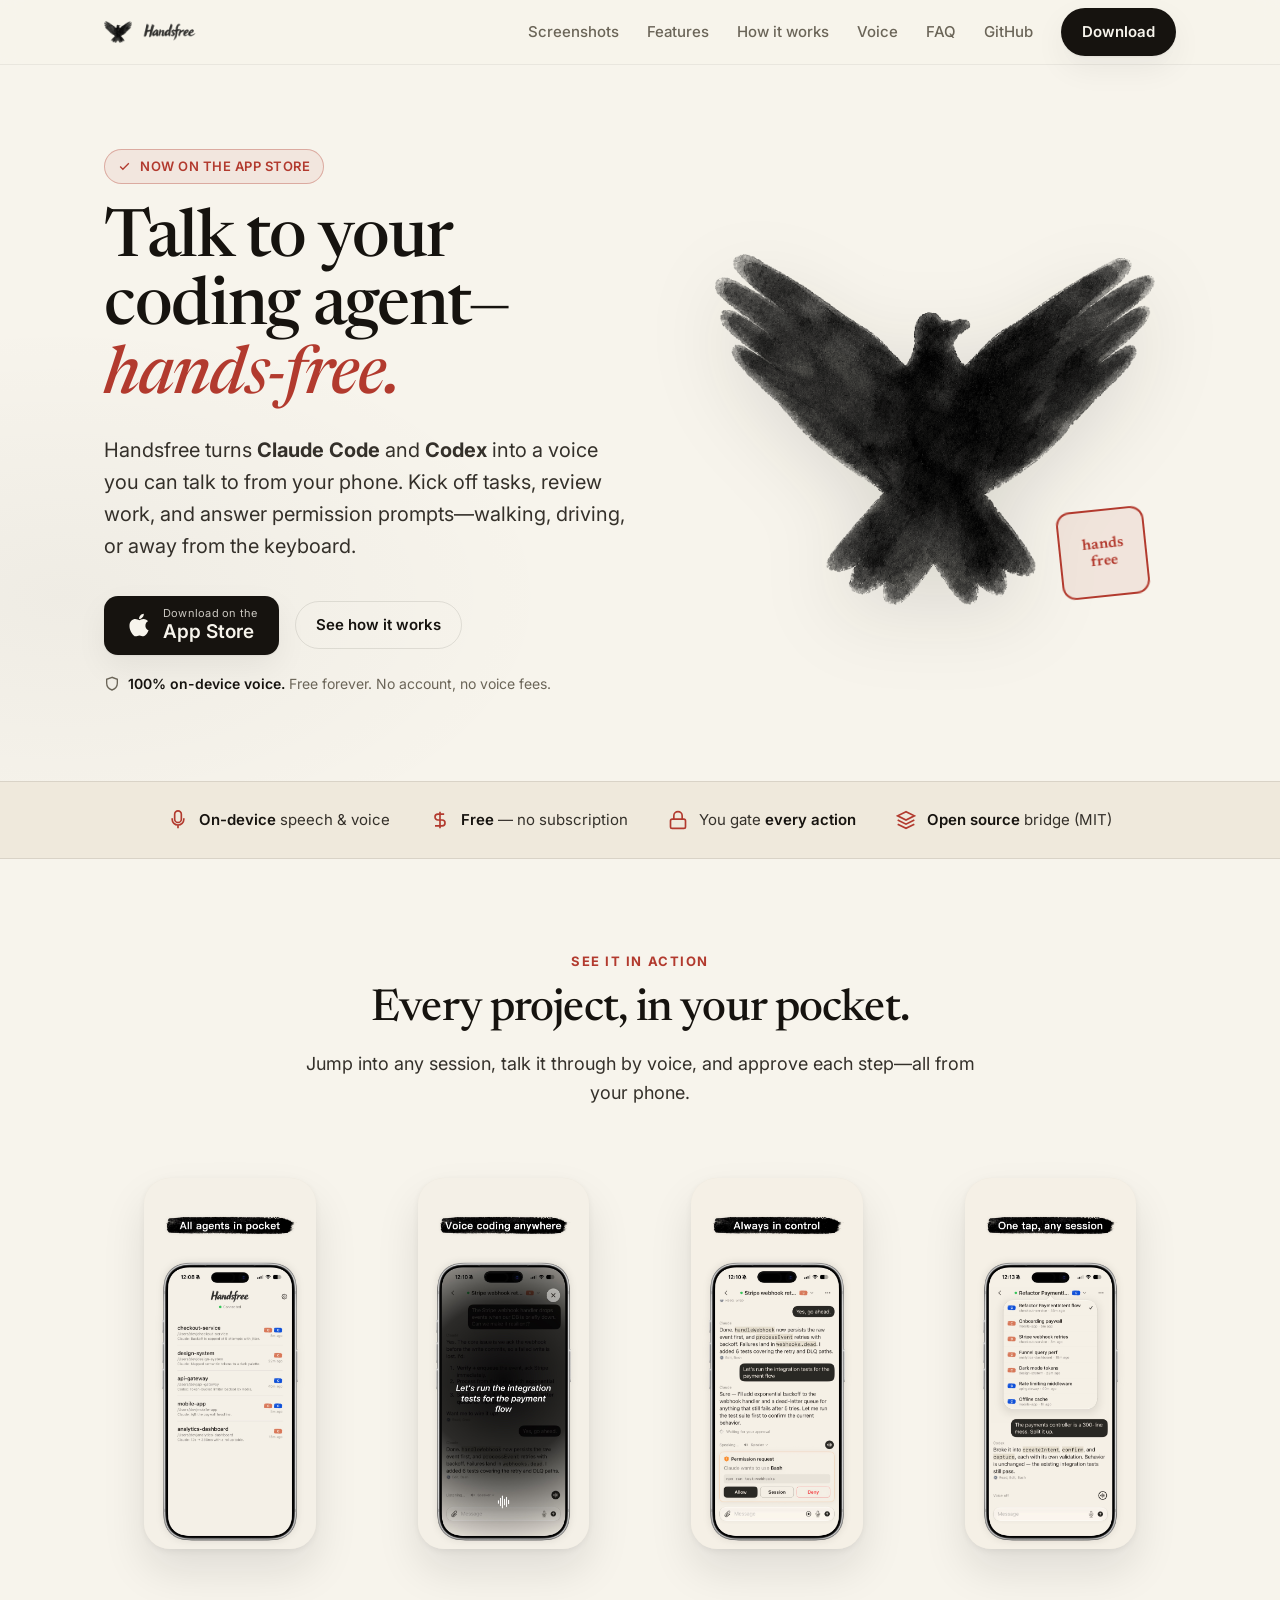
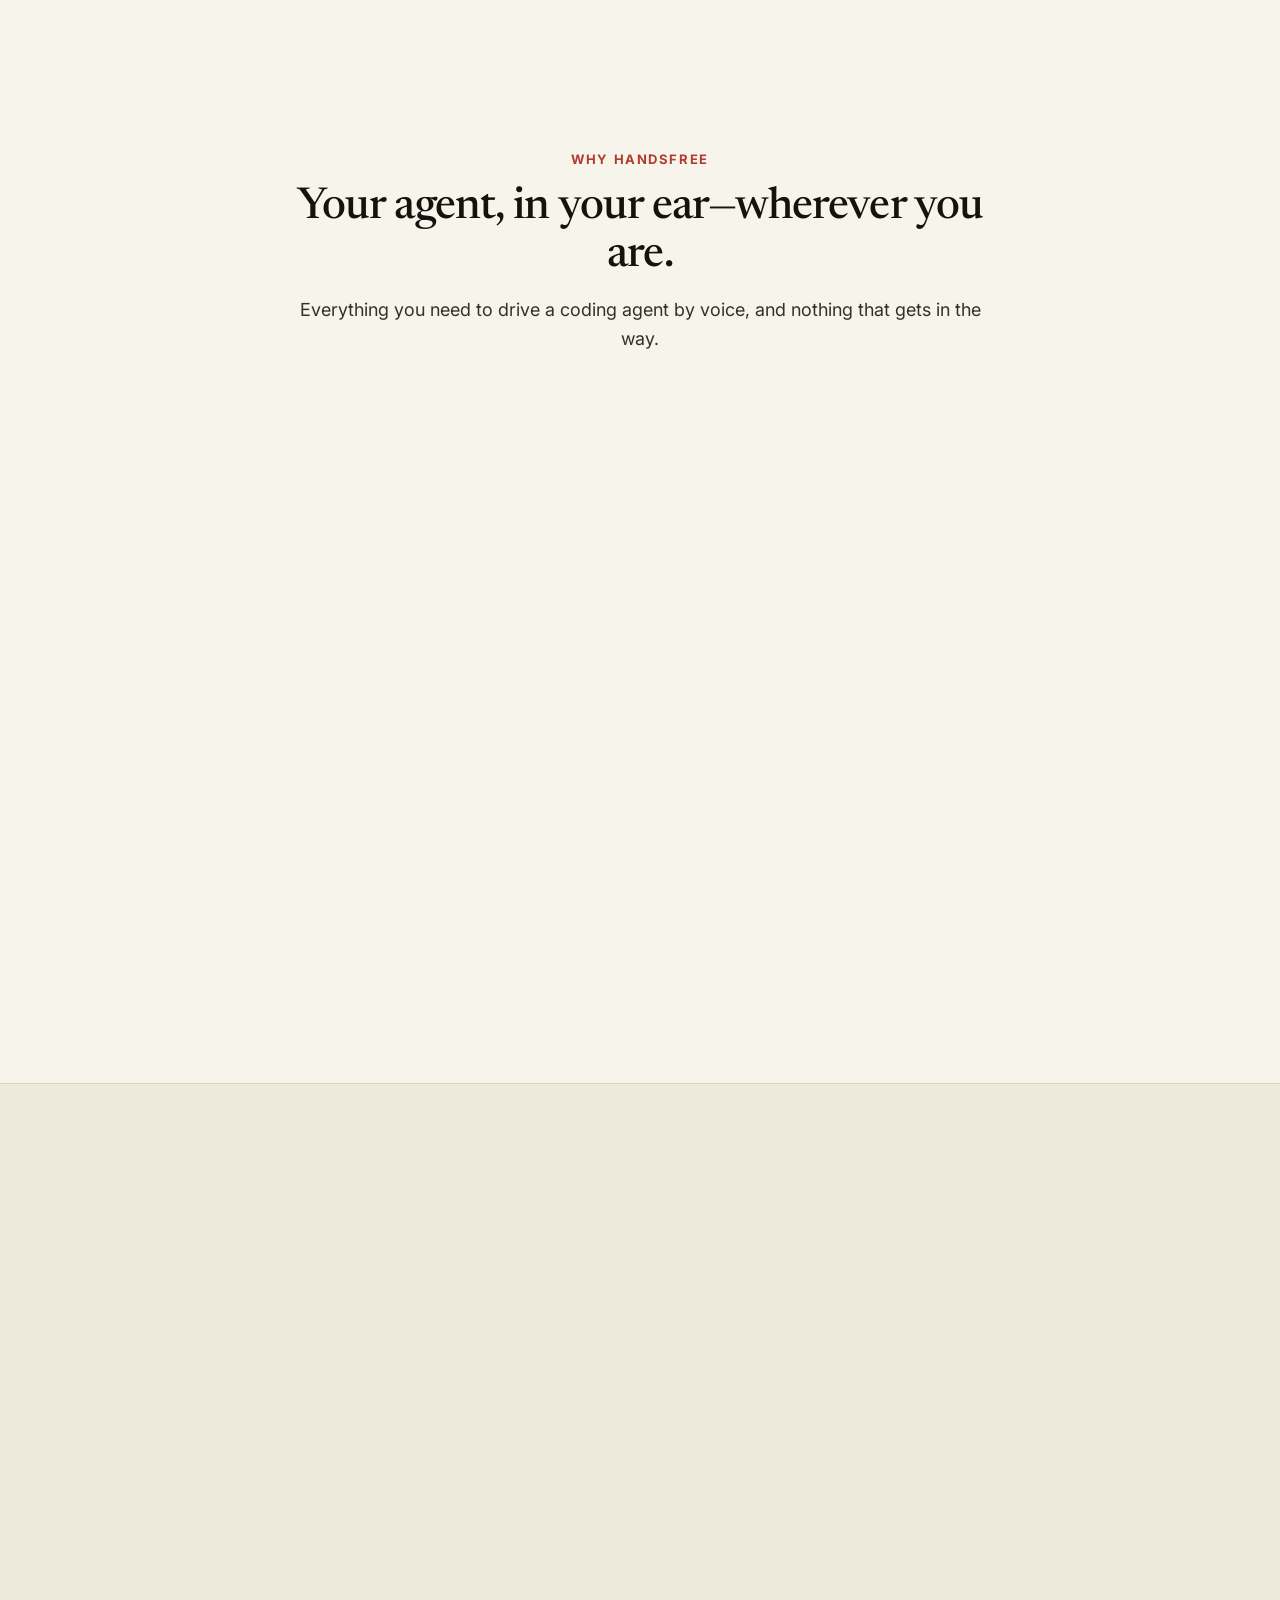
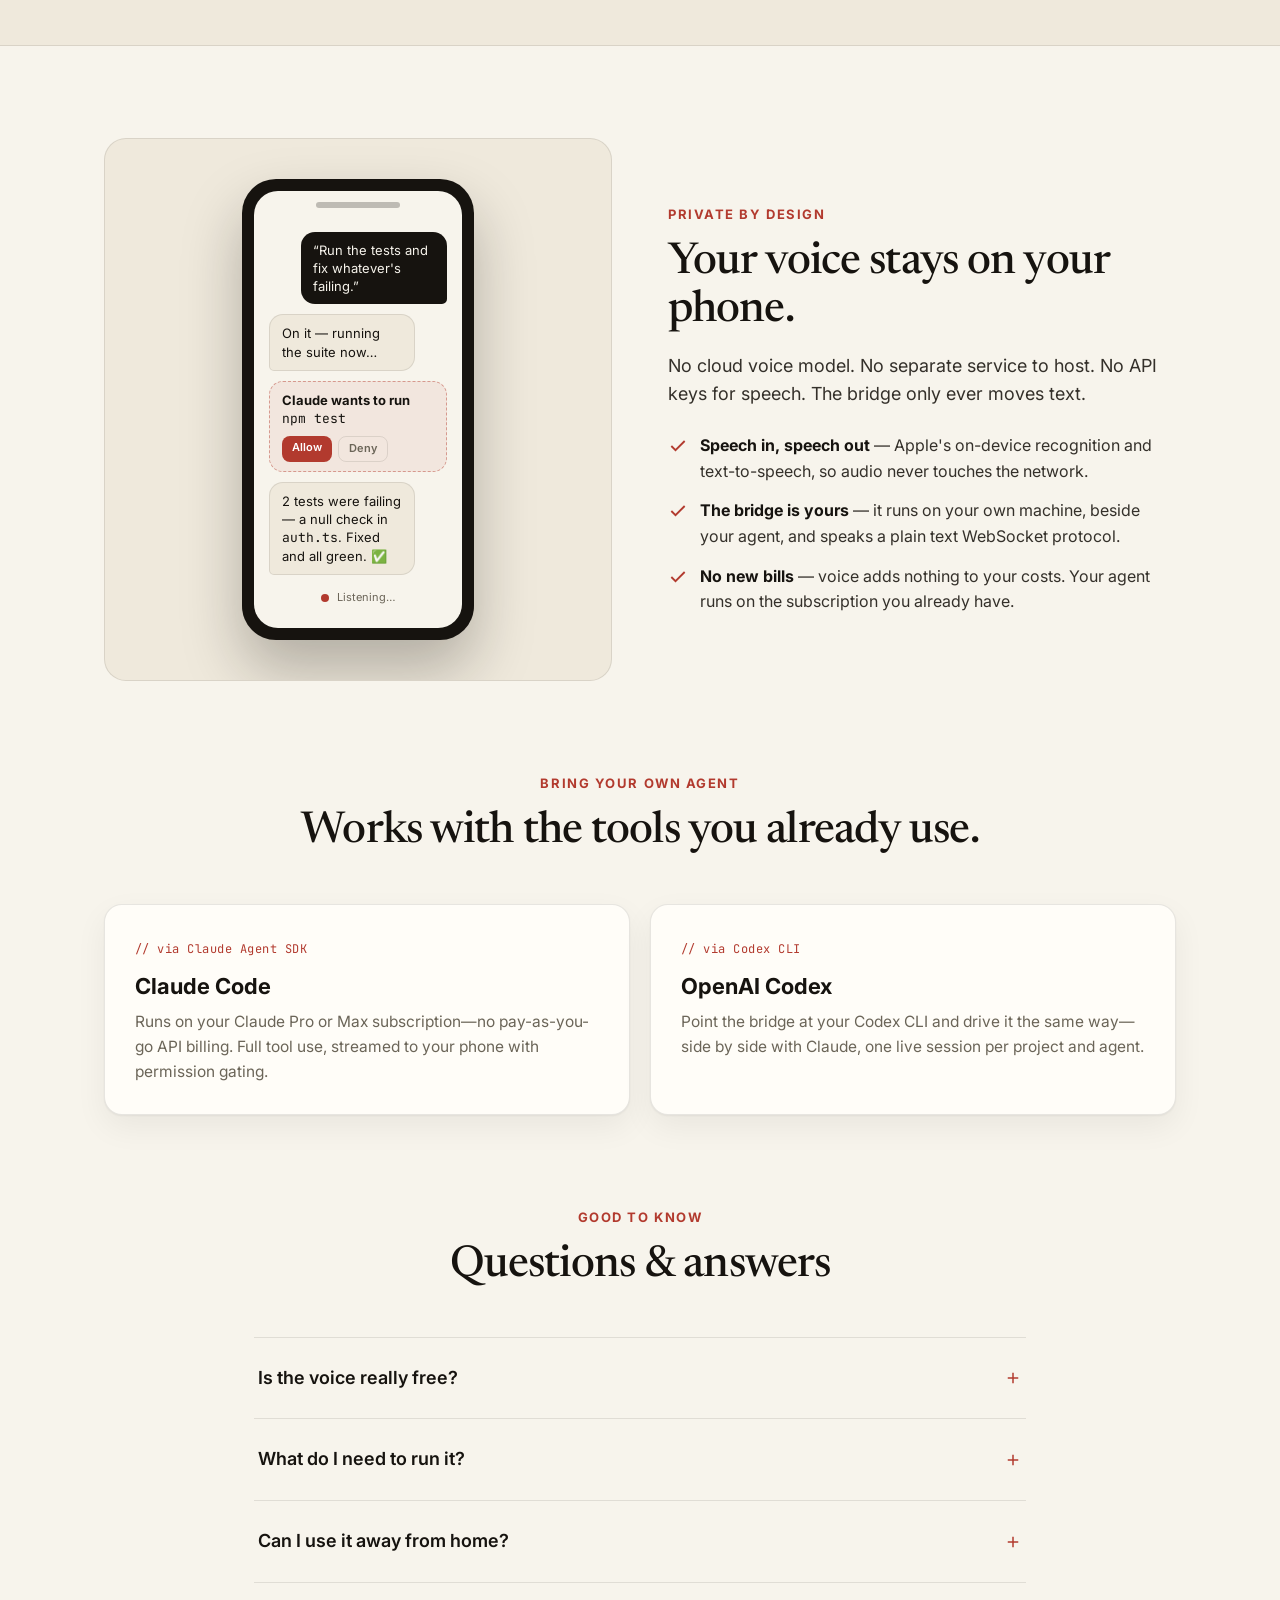
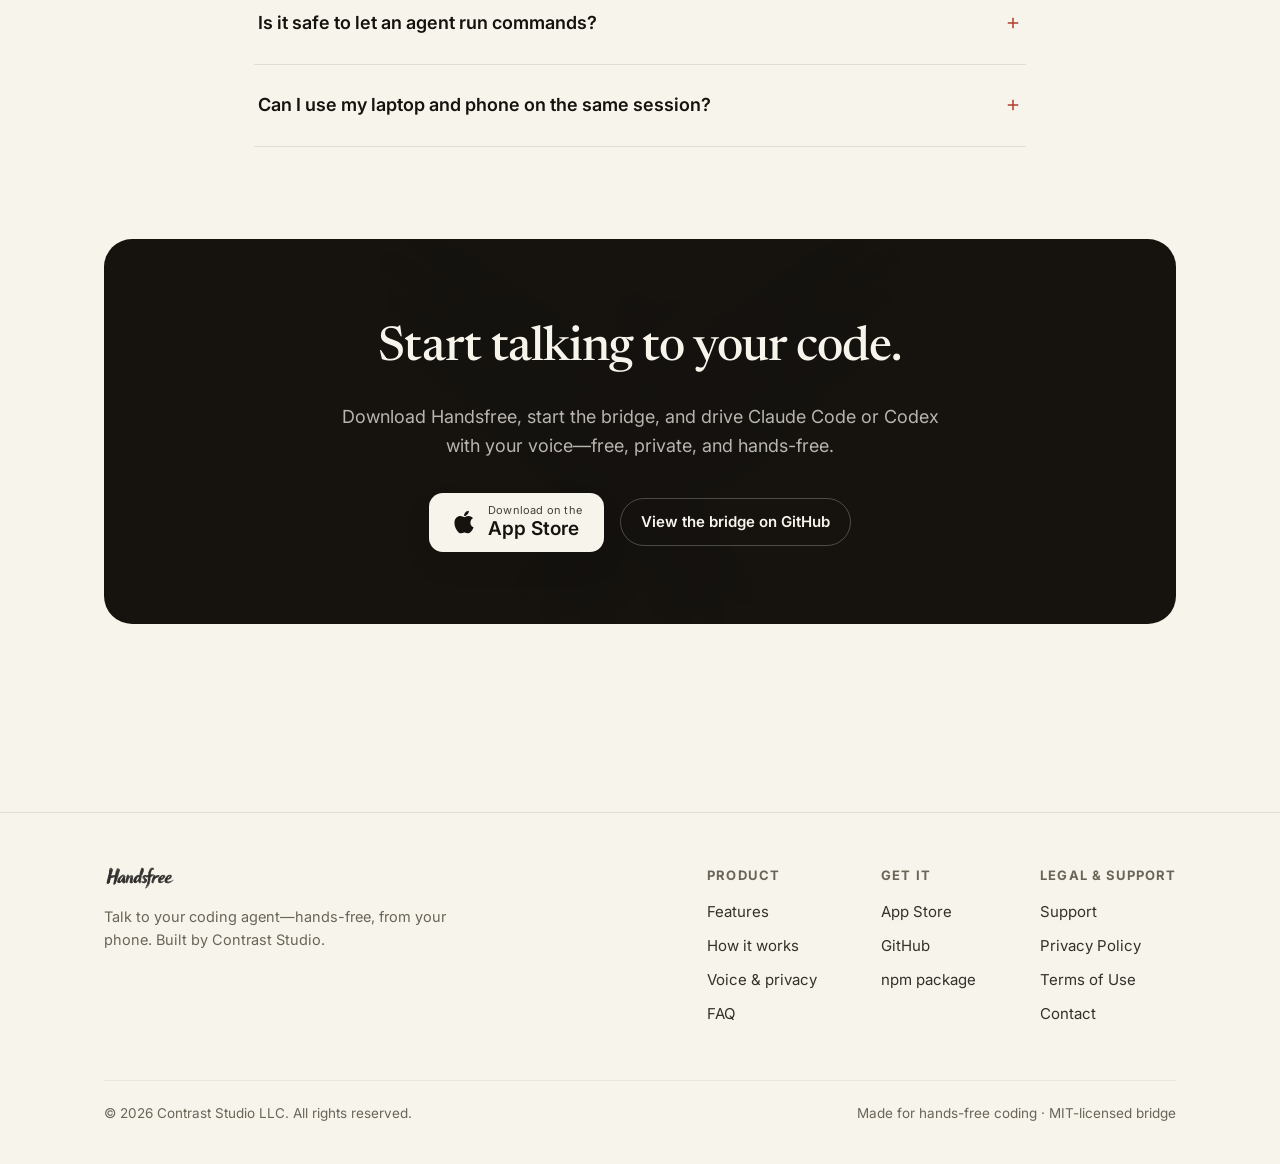
==== index.html @ 2fe68d48 "Add Handsfree landing page with App Store screenshots Build the homepage (index.html + styles.css) i" ====
<!DOCTYPE html>
<html lang="en">
<head>
  <meta charset="UTF-8" />
  <meta name="viewport" content="width=device-width, initial-scale=1.0" />
  <title>Handsfree — Talk to your coding agent, hands-free</title>
  <meta name="description" content="Handsfree turns Claude Code and Codex into a voice you talk to from your phone. 100% on-device speech, completely free, anywhere you are." />

  <link rel="canonical" href="https://handsfree.contraststudio.app/" />

  <!-- Open Graph / social -->
  <meta property="og:type" content="website" />
  <meta property="og:url" content="https://handsfree.contraststudio.app/" />
  <meta property="og:title" content="Handsfree — Talk to your coding agent, hands-free" />
  <meta property="og:description" content="Talk to Claude Code and Codex from your phone. 100% on-device voice. Completely free. Anywhere you are." />
  <meta property="og:image" content="https://handsfree.contraststudio.app/assets/logo.png" />
  <meta name="twitter:card" content="summary_large_image" />

  <link rel="icon" type="image/png" href="assets/logo.png" />
  <link rel="apple-touch-icon" href="assets/logo.png" />

  <!-- Fonts -->
  <link rel="preconnect" href="https://fonts.googleapis.com" />
  <link rel="preconnect" href="https://fonts.gstatic.com" crossorigin />
  <link href="https://fonts.googleapis.com/css2?family=Inter:wght@400;500;600;700&family=Newsreader:ital,opsz,wght@0,6..72,400;0,6..72,500;1,6..72,400;1,6..72,500&family=JetBrains+Mono:wght@400;500&display=swap" rel="stylesheet" />

  <link rel="stylesheet" href="styles.css" />
</head>
<body>

  <!-- ============ NAV ============ -->
  <header class="nav">
    <div class="wrap nav-inner">
      <a class="nav-brand" href="#top" aria-label="Handsfree home">
        <img src="assets/logo.png" alt="" />
        <img src="assets/wordmark.png" alt="Handsfree" style="height:20px" />
      </a>
      <nav class="nav-links">
        <a class="link" href="#showcase">Screenshots</a>
        <a class="link" href="#features">Features</a>
        <a class="link" href="#how">How it works</a>
        <a class="link" href="#voice">Voice</a>
        <a class="link" href="#faq">FAQ</a>
        <a class="link" href="https://github.com/devtheicetea/handsfree" target="_blank" rel="noopener">GitHub</a>
        <a class="btn btn-primary" href="#download">Download</a>
      </nav>
    </div>
  </header>

  <a id="top"></a>

  <!-- ============ HERO ============ -->
  <section class="hero">
    <div class="wrap hero-grid">
      <div class="hero-copy">
        <span class="eyebrow">
          <svg width="13" height="13" viewBox="0 0 24 24" fill="none" stroke="currentColor" stroke-width="2.4"><path d="M20 6 9 17l-5-5"/></svg>
          Now on the App&nbsp;Store
        </span>
        <h1 class="serif">Talk to your coding agent&mdash;<em>hands-free.</em></h1>
        <p class="lede">
          Handsfree turns <b>Claude&nbsp;Code</b> and <b>Codex</b> into a voice you can
          talk to from your phone. Kick off tasks, review work, and answer permission
          prompts&mdash;walking, driving, or away from the keyboard.
        </p>
        <div class="hero-cta">
          <a class="appstore" id="appstore-hero" href="https://apps.apple.com/app/apple-store/id6781863812?pt=128939791&ct=site&mt=8">
            <svg viewBox="0 0 384 512" fill="currentColor" aria-hidden="true"><path d="M318.7 268.7c-.2-36.7 16.4-64.4 50-84.8-18.8-26.9-47.2-41.7-84.7-44.6-35.5-2.8-74.3 20.7-88.5 20.7-15 0-49.4-19.7-76.4-19.7C63.3 141.2 4 184.8 4 273.5q0 39.3 14.4 81.2c12.8 36.7 59 126.7 107.2 125.2 25.2-.6 43-17.9 75.8-17.9 31.8 0 48.3 17.9 76.4 17.9 48.6-.7 90.4-82.5 102.6-119.3-65.2-30.7-61.7-90-61.7-91.9zm-56.6-164.2c27.3-32.4 24.8-61.9 24-72.5-24.1 1.4-52 16.4-67.9 34.9-17.5 19.8-27.8 44.3-25.6 71.9 26.1 2 49.9-11.4 69.5-34.3z"/></svg>
            <span class="stack"><span class="small">Download on the</span><span class="big">App Store</span></span>
          </a>
          <a class="btn btn-ghost" href="#how">See how it works</a>
        </div>
        <p class="hero-note">
          <svg width="16" height="16" viewBox="0 0 24 24" fill="none" stroke="currentColor" stroke-width="2"><path d="M12 2 4 5v6c0 5 3.4 8.5 8 10 4.6-1.5 8-5 8-10V5z"/></svg>
          <span><b>100% on-device voice.</b> Free forever. No account, no voice fees.</span>
        </p>
      </div>

      <div class="hero-art">
        <img class="bird" src="assets/logo.png" alt="Handsfree ink bird" />
        <div class="seal-stamp">hands<br>free</div>
      </div>
    </div>
  </section>

  <!-- ============ BANNER ============ -->
  <div class="banner">
    <div class="wrap banner-inner">
      <div class="banner-item">
        <svg viewBox="0 0 24 24" fill="none" stroke="currentColor" stroke-width="2"><path d="M12 1a4 4 0 0 0-4 4v6a4 4 0 0 0 8 0V5a4 4 0 0 0-4-4z"/><path d="M19 10v1a7 7 0 0 1-14 0v-1M12 18v4"/></svg>
        <span><b>On-device</b> speech &amp; voice</span>
      </div>
      <div class="banner-item">
        <svg viewBox="0 0 24 24" fill="none" stroke="currentColor" stroke-width="2"><path d="M12 2v20M17 5H9.5a3.5 3.5 0 0 0 0 7h5a3.5 3.5 0 0 1 0 7H6"/></svg>
        <span><b>Free</b> — no subscription</span>
      </div>
      <div class="banner-item">
        <svg viewBox="0 0 24 24" fill="none" stroke="currentColor" stroke-width="2"><rect x="3" y="11" width="18" height="11" rx="2"/><path d="M7 11V7a5 5 0 0 1 10 0v4"/></svg>
        <span>You gate <b>every action</b></span>
      </div>
      <div class="banner-item">
        <svg viewBox="0 0 24 24" fill="none" stroke="currentColor" stroke-width="2"><path d="M12 2 2 7l10 5 10-5-10-5zM2 17l10 5 10-5M2 12l10 5 10-5"/></svg>
        <span><b>Open source</b> bridge (MIT)</span>
      </div>
    </div>
  </div>

  <!-- ============ SHOWCASE ============ -->
  <section class="block" id="showcase">
    <div class="wrap">
      <div class="section-head center reveal">
        <p class="kicker">See it in action</p>
        <h2 class="serif">Every project, in your pocket.</h2>
        <p>Jump into any session, talk it through by voice, and approve each step&mdash;all from your phone.</p>
      </div>
      <div class="shots reveal">
        <figure class="shot"><img src="assets/screenshots/agents-in-pocket.jpg" alt="Handsfree session list showing multiple Claude and Codex projects" loading="lazy" /></figure>
        <figure class="shot"><img src="assets/screenshots/voice-mode.jpg" alt="Handsfree voice mode reading a Claude reply aloud while listening" loading="lazy" /></figure>
        <figure class="shot"><img src="assets/screenshots/always-in-control.jpg" alt="Handsfree permission request with Allow, Session, and Deny options" loading="lazy" /></figure>
        <figure class="shot"><img src="assets/screenshots/any-session.jpg" alt="Handsfree session switcher jumping between projects in one tap" loading="lazy" /></figure>
      </div>
    </div>
  </section>

  <!-- ============ FEATURES ============ -->
  <section class="block" id="features">
    <div class="wrap">
      <div class="section-head center reveal">
        <p class="kicker">Why Handsfree</p>
        <h2 class="serif">Your agent, in your ear&mdash;wherever you are.</h2>
        <p>Everything you need to drive a coding agent by voice, and nothing that gets in the way.</p>
      </div>

      <div class="features">
        <div class="card reveal">
          <div class="ic"><svg viewBox="0 0 24 24" fill="none" stroke="currentColor" stroke-width="2"><path d="M12 1a4 4 0 0 0-4 4v6a4 4 0 0 0 8 0V5a4 4 0 0 0-4-4z"/><path d="M19 10v1a7 7 0 0 1-14 0v-1M12 18v4"/></svg></div>
          <h3>100% on-device voice</h3>
          <p>Speech-to-text and text-to-speech run entirely on Apple's built-in engines. Your audio never leaves the phone&mdash;no cloud voice API, no per-minute fees, nothing to configure.</p>
        </div>
        <div class="card reveal">
          <div class="ic"><svg viewBox="0 0 24 24" fill="none" stroke="currentColor" stroke-width="2"><path d="M8 3H5a2 2 0 0 0-2 2v3m18 0V5a2 2 0 0 0-2-2h-3m0 18h3a2 2 0 0 0 2-2v-3M3 16v3a2 2 0 0 0 2 2h3"/><circle cx="12" cy="12" r="3"/></svg></div>
          <h3>Claude Code &amp; Codex</h3>
          <p>Drives Claude Code (via the Claude Agent SDK) and OpenAI Codex, side by side. Replies stream to your phone token by token, read aloud as they arrive.</p>
        </div>
        <div class="card reveal">
          <div class="ic"><svg viewBox="0 0 24 24" fill="none" stroke="currentColor" stroke-width="2"><rect x="3" y="11" width="18" height="11" rx="2"/><path d="M7 11V7a5 5 0 0 1 10 0v4"/></svg></div>
          <h3>You stay the gatekeeper</h3>
          <p>Every tool call is gated. Permission prompts and multiple-choice questions come to your phone&mdash;nothing runs until you tap Allow. Switch between safelist, ask-all, and auto modes on the fly.</p>
        </div>
        <div class="card reveal">
          <div class="ic"><svg viewBox="0 0 24 24" fill="none" stroke="currentColor" stroke-width="2"><path d="M5 12.5a7 7 0 0 1 14 0M2 9a11 11 0 0 1 20 0M8.5 16a3.5 3.5 0 0 1 7 0M12 20h.01"/></svg></div>
          <h3>Reach it from anywhere</h3>
          <p>Same Wi-Fi works out of the box. Add Tailscale and talk to your agent from the road&mdash;no port forwarding, no public exposure. Lock it down further with an optional shared-secret token.</p>
        </div>
        <div class="card reveal">
          <div class="ic"><svg viewBox="0 0 24 24" fill="none" stroke="currentColor" stroke-width="2"><path d="M17 21v-2a4 4 0 0 0-4-4H5a4 4 0 0 0-4 4v2"/><circle cx="9" cy="7" r="4"/><path d="M23 21v-2a4 4 0 0 0-3-3.87M16 3.13a4 4 0 0 1 0 7.75"/></svg></div>
          <h3>One session, many phones</h3>
          <p>Multiple devices view and drive the <b>same</b> live session in sync. Start on your laptop, continue on your phone&mdash;the bridge keeps one clean history.</p>
        </div>
        <div class="card reveal">
          <div class="ic"><svg viewBox="0 0 24 24" fill="none" stroke="currentColor" stroke-width="2"><path d="M12 2 2 7l10 5 10-5-10-5zM2 17l10 5 10-5M2 12l10 5 10-5"/></svg></div>
          <h3>Free &amp; open source</h3>
          <p>The Handsfree bridge is MIT-licensed and self-hosted&mdash;it runs on your machine, next to your agent. No account, no lock-in, no data leaving your control.</p>
        </div>
      </div>
    </div>
  </section>

  <!-- ============ HOW IT WORKS ============ -->
  <section class="block" id="how" style="background:var(--paper-2); border-block:1px solid var(--hairline);">
    <div class="wrap">
      <div class="section-head center reveal">
        <p class="kicker">Up and running in a minute</p>
        <h2 class="serif">Three steps to talking.</h2>
      </div>

      <div class="steps">
        <div class="step reveal">
          <div class="num">1</div>
          <h3>Get the app</h3>
          <p>Download Handsfree from the App Store and open it on your iPhone.</p>
        </div>
        <div class="step reveal">
          <div class="num">2</div>
          <h3>Run the bridge</h3>
          <p>On the computer where your coding agent lives, start the bridge and leave it running.</p>
          <div class="codeblock">
            <span class="prompt">$</span>
            <span id="cmd">npx handsfree-bridge@latest</span>
            <button class="copybtn" onclick="copyCmd(this)">Copy</button>
          </div>
        </div>
        <div class="step reveal">
          <div class="num">3</div>
          <h3>Scan &amp; talk</h3>
          <p>The bridge prints a pairing QR code. Scan it in the app&mdash;then just start talking to your agent.</p>
        </div>
      </div>
    </div>
  </section>

  <!-- ============ VOICE / PRIVACY SPOTLIGHT ============ -->
  <section class="block" id="voice">
    <div class="wrap split">
      <div class="split-art reveal">
        <div class="phone">
          <div class="phone-screen">
            <div class="phone-top"><div class="phone-notch"></div></div>
            <div class="chat">
              <div class="bubble me">“Run the tests and fix whatever's failing.”</div>
              <div class="bubble ai">On it — running the suite now…</div>
              <div class="bubble perm">
                <b>Claude wants to run</b> <span class="mono">npm test</span>
                <div class="perm-row">
                  <span class="perm-allow">Allow</span>
                  <span class="perm-deny">Deny</span>
                </div>
              </div>
              <div class="bubble ai">2 tests were failing — a null check in <span class="mono">auth.ts</span>. Fixed and all green. ✅</div>
              <div class="mic-row"><span class="mic-dot"></span> Listening…</div>
            </div>
          </div>
        </div>
      </div>

      <div class="split-copy reveal">
        <div class="section-head">
          <p class="kicker">Private by design</p>
          <h2 class="serif">Your voice stays on your phone.</h2>
          <p>No cloud voice model. No separate service to host. No API keys for speech. The bridge only ever moves text.</p>
        </div>
        <ul>
          <li>
            <svg viewBox="0 0 24 24" fill="none" stroke="currentColor" stroke-width="2.2"><path d="M20 6 9 17l-5-5"/></svg>
            <span><b>Speech in, speech out</b> — Apple's on-device recognition and text-to-speech, so audio never touches the network.</span>
          </li>
          <li>
            <svg viewBox="0 0 24 24" fill="none" stroke="currentColor" stroke-width="2.2"><path d="M20 6 9 17l-5-5"/></svg>
            <span><b>The bridge is yours</b> — it runs on your own machine, beside your agent, and speaks a plain text WebSocket protocol.</span>
          </li>
          <li>
            <svg viewBox="0 0 24 24" fill="none" stroke="currentColor" stroke-width="2.2"><path d="M20 6 9 17l-5-5"/></svg>
            <span><b>No new bills</b> — voice adds nothing to your costs. Your agent runs on the subscription you already have.</span>
          </li>
        </ul>
      </div>
    </div>
  </section>

  <!-- ============ AGENTS ============ -->
  <section class="block" id="agents" style="padding-top:0;">
    <div class="wrap">
      <div class="section-head center reveal">
        <p class="kicker">Bring your own agent</p>
        <h2 class="serif">Works with the tools you already use.</h2>
      </div>
      <div class="agents">
        <div class="agent-card reveal">
          <span class="tag mono">// via Claude Agent SDK</span>
          <h3>Claude Code</h3>
          <p>Runs on your Claude Pro or Max subscription&mdash;no pay-as-you-go API billing. Full tool use, streamed to your phone with permission gating.</p>
        </div>
        <div class="agent-card reveal">
          <span class="tag mono">// via Codex CLI</span>
          <h3>OpenAI Codex</h3>
          <p>Point the bridge at your Codex CLI and drive it the same way&mdash;side by side with Claude, one live session per project and agent.</p>
        </div>
      </div>
    </div>
  </section>

  <!-- ============ FAQ ============ -->
  <section class="block" id="faq" style="padding-top:0;">
    <div class="wrap" style="max-width:820px;">
      <div class="section-head center reveal">
        <p class="kicker">Good to know</p>
        <h2 class="serif">Questions &amp; answers</h2>
      </div>
      <div class="faq reveal">
        <details>
          <summary>Is the voice really free? <svg class="chev" width="18" height="18" viewBox="0 0 24 24" fill="none" stroke="currentColor" stroke-width="2"><path d="M12 5v14M5 12h14"/></svg></summary>
          <p>Yes. Speech-to-text and text-to-speech run on Apple's built-in, on-device engines inside the app. There's no cloud voice API, no voice model to host, no subscription and no per-minute fees for the voice experience.</p>
        </details>
        <details>
          <summary>What do I need to run it? <svg class="chev" width="18" height="18" viewBox="0 0 24 24" fill="none" stroke="currentColor" stroke-width="2"><path d="M12 5v14M5 12h14"/></svg></summary>
          <p>An iPhone with the Handsfree app, and a computer running Node 20+ with Claude Code and/or the Codex CLI installed and logged in. Start the bridge with <code>npx handsfree-bridge@latest</code> and scan the QR code.</p>
        </details>
        <details>
          <summary>Can I use it away from home? <svg class="chev" width="18" height="18" viewBox="0 0 24 24" fill="none" stroke="currentColor" stroke-width="2"><path d="M12 5v14M5 12h14"/></svg></summary>
          <p>On the same Wi-Fi it just works. To reach your agent from anywhere, install <a href="https://tailscale.com" target="_blank" rel="noopener" style="color:var(--seal)">Tailscale</a> on your phone and computer&mdash;the bridge advertises your Tailscale address automatically, with no port forwarding.</p>
        </details>
        <details>
          <summary>Is it safe to let an agent run commands? <svg class="chev" width="18" height="18" viewBox="0 0 24 24" fill="none" stroke="currentColor" stroke-width="2"><path d="M12 5v14M5 12h14"/></svg></summary>
          <p>You're always the gate. Every tool call is checked against your chosen permission mode, and prompts stream to your phone for an Allow / Allow-for-session / Deny answer. Bind the bridge to your LAN or Tailscale and add an optional shared-secret token to keep it to your own devices.</p>
        </details>
        <details>
          <summary>Can I use my laptop and phone on the same session? <svg class="chev" width="18" height="18" viewBox="0 0 24 24" fill="none" stroke="currentColor" stroke-width="2"><path d="M12 5v14M5 12h14"/></svg></summary>
          <p>Yes&mdash;multiple phones can view and drive the same live session at once, all in sync. The bridge stays the single writer so your history never diverges or corrupts.</p>
        </details>
      </div>
    </div>
  </section>

  <!-- ============ FINAL CTA ============ -->
  <section class="block" id="download" style="padding-top:0;">
    <div class="wrap">
      <div class="cta reveal">
        <img class="bird-ghost" src="assets/logo-dark.png" alt="" aria-hidden="true" />
        <h2 class="serif">Start talking to your code.</h2>
        <p>Download Handsfree, start the bridge, and drive Claude Code or Codex with your voice&mdash;free, private, and hands-free.</p>
        <div class="hero-cta">
          <a class="appstore" id="appstore-cta" href="https://apps.apple.com/app/apple-store/id6781863812?pt=128939791&ct=site&mt=8">
            <svg viewBox="0 0 384 512" fill="currentColor" aria-hidden="true"><path d="M318.7 268.7c-.2-36.7 16.4-64.4 50-84.8-18.8-26.9-47.2-41.7-84.7-44.6-35.5-2.8-74.3 20.7-88.5 20.7-15 0-49.4-19.7-76.4-19.7C63.3 141.2 4 184.8 4 273.5q0 39.3 14.4 81.2c12.8 36.7 59 126.7 107.2 125.2 25.2-.6 43-17.9 75.8-17.9 31.8 0 48.3 17.9 76.4 17.9 48.6-.7 90.4-82.5 102.6-119.3-65.2-30.7-61.7-90-61.7-91.9zm-56.6-164.2c27.3-32.4 24.8-61.9 24-72.5-24.1 1.4-52 16.4-67.9 34.9-17.5 19.8-27.8 44.3-25.6 71.9 26.1 2 49.9-11.4 69.5-34.3z"/></svg>
            <span class="stack"><span class="small">Download on the</span><span class="big">App Store</span></span>
          </a>
          <a class="btn btn-ghost" href="https://github.com/devtheicetea/handsfree" target="_blank" rel="noopener">View the bridge on GitHub</a>
        </div>
      </div>
    </div>
  </section>

  <!-- ============ FOOTER ============ -->
  <footer class="site">
    <div class="wrap">
      <div class="foot-grid">
        <div class="foot-brand">
          <img src="assets/wordmark.png" alt="Handsfree" />
          <p>Talk to your coding agent&mdash;hands-free, from your phone. Built by Contrast Studio.</p>
        </div>
        <div class="foot-cols">
          <div class="foot-col">
            <h4>Product</h4>
            <a href="#features">Features</a>
            <a href="#how">How it works</a>
            <a href="#voice">Voice &amp; privacy</a>
            <a href="#faq">FAQ</a>
          </div>
          <div class="foot-col">
            <h4>Get it</h4>
            <a href="https://apps.apple.com/app/apple-store/id6781863812?pt=128939791&ct=site&mt=8">App Store</a>
            <a href="https://github.com/devtheicetea/handsfree" target="_blank" rel="noopener">GitHub</a>
            <a href="https://www.npmjs.com/package/handsfree-bridge" target="_blank" rel="noopener">npm package</a>
          </div>
          <div class="foot-col">
            <h4>Legal &amp; support</h4>
            <a href="support.html">Support</a>
            <a href="privacy.html">Privacy Policy</a>
            <a href="terms.html">Terms of Use</a>
            <a href="mailto:contact@contraststudio.app">Contact</a>
          </div>
        </div>
      </div>
      <div class="foot-bottom">
        <span>&copy; <span id="year">2026</span> Contrast Studio LLC. All rights reserved.</span>
        <span>Made for hands-free coding · MIT-licensed bridge</span>
      </div>
    </div>
  </footer>

  <script>
    // year
    document.getElementById('year').textContent = new Date().getFullYear();

    // copy command
    function copyCmd(btn) {
      const text = document.getElementById('cmd').textContent.trim();
      navigator.clipboard?.writeText(text).then(() => {
        const old = btn.textContent; btn.textContent = 'Copied!';
        setTimeout(() => btn.textContent = old, 1400);
      });
    }

    // reveal on scroll
    const io = new IntersectionObserver((entries) => {
      entries.forEach(e => { if (e.isIntersecting) { e.target.classList.add('in'); io.unobserve(e.target); } });
    }, { threshold: 0.12 });
    document.querySelectorAll('.reveal').forEach(el => io.observe(el));

    // ---- App Store URL ----
    const APP_STORE_URL = "https://apps.apple.com/app/apple-store/id6781863812?pt=128939791&ct=site&mt=8";
    if (APP_STORE_URL) {
      document.querySelectorAll('#appstore-hero, #appstore-cta').forEach(a => a.href = APP_STORE_URL);
    }
  </script>
</body>
</html>
---- styles.css ----
/* ============================================================
   Handsfree — official site
   Sumi-e ink aesthetic: warm paper, ink black, cinnabar seal red
   ============================================================ */

:root {
  --paper:        #f7f4ec;
  --paper-2:      #efe9dc;
  --ink:          #16130f;
  --ink-soft:     #34302a;
  --muted:        #6b6558;
  --hairline:     rgba(22, 19, 15, 0.10);
  --hairline-2:   rgba(22, 19, 15, 0.06);
  --seal:         #b23a2e;   /* cinnabar / hanko red */
  --seal-ink:     #9c3025;
  --card:         #fffdf8;
  --shadow:       0 1px 2px rgba(22,19,15,.05), 0 12px 32px rgba(22,19,15,.06);
  --logo-invert:  0;

  --sans: "Inter", ui-sans-serif, system-ui, -apple-system, "Segoe UI", Roboto, Helvetica, Arial, sans-serif;
  --serif: "Newsreader", ui-serif, Georgia, "Times New Roman", serif;
  --mono: "JetBrains Mono", ui-monospace, SFMono-Regular, Menlo, Consolas, monospace;

  --maxw: 1120px;
}

@media (prefers-color-scheme: dark) {
  :root {
    --paper:      #131110;
    --paper-2:    #1b1815;
    --ink:        #ece7dc;
    --ink-soft:   #cfc9bd;
    --muted:      #948d7f;
    --hairline:   rgba(236, 231, 220, 0.12);
    --hairline-2: rgba(236, 231, 220, 0.07);
    --seal:       #e0685a;
    --seal-ink:   #e0685a;
    --card:       #1c1916;
    --shadow:     0 1px 2px rgba(0,0,0,.4), 0 16px 40px rgba(0,0,0,.45);
    --logo-invert: 1;
  }
}

* { box-sizing: border-box; }

html { scroll-behavior: smooth; -webkit-text-size-adjust: 100%; }

body {
  margin: 0;
  font-family: var(--sans);
  color: var(--ink);
  background-color: var(--paper);
  background-image:
    radial-gradient(1200px 600px at 78% -8%, rgba(178,58,46,.05), transparent 60%),
    radial-gradient(900px 500px at 5% 10%, rgba(22,19,15,.035), transparent 55%);
  line-height: 1.6;
  -webkit-font-smoothing: antialiased;
  text-rendering: optimizeLegibility;
}

a { color: inherit; text-decoration: none; }

img { max-width: 100%; display: block; }

.wrap { width: 100%; max-width: var(--maxw); margin: 0 auto; padding: 0 24px; }

.serif { font-family: var(--serif); }
.mono  { font-family: var(--mono); }
.seal  { color: var(--seal); }

/* ---------- Nav ---------- */
.nav {
  position: sticky; top: 0; z-index: 50;
  backdrop-filter: saturate(140%) blur(10px);
  background: color-mix(in srgb, var(--paper) 82%, transparent);
  border-bottom: 1px solid var(--hairline-2);
}
.nav-inner {
  display: flex; align-items: center; justify-content: space-between;
  height: 64px;
}
.nav-brand { display: flex; align-items: center; gap: 10px; }
.nav-brand img { height: 22px; filter: invert(var(--logo-invert)); }
.nav-links { display: flex; align-items: center; gap: 28px; }
.nav-links a.link { color: var(--muted); font-size: 15px; font-weight: 500; transition: color .18s; }
.nav-links a.link:hover { color: var(--ink); }

@media (max-width: 680px) {
  .nav-links a.link { display: none; }
}

/* ---------- Buttons ---------- */
.btn {
  display: inline-flex; align-items: center; gap: 9px;
  font-weight: 600; font-size: 15px;
  padding: 11px 20px; border-radius: 999px;
  border: 1px solid transparent;
  transition: transform .12s ease, box-shadow .18s ease, background .18s;
  cursor: pointer; white-space: nowrap;
}
.btn:active { transform: translateY(1px); }
.btn-primary { background: var(--ink); color: var(--paper); box-shadow: var(--shadow); }
.btn-primary:hover { box-shadow: 0 4px 14px rgba(22,19,15,.18); }
.btn-ghost { background: transparent; color: var(--ink); border-color: var(--hairline); }
.btn-ghost:hover { background: var(--paper-2); }

/* App Store badge button */
.appstore {
  display: inline-flex; align-items: center; gap: 11px;
  background: var(--ink); color: var(--paper);
  padding: 12px 22px; border-radius: 14px;
  box-shadow: var(--shadow);
  transition: transform .12s, box-shadow .18s;
}
.appstore:hover { transform: translateY(-2px); box-shadow: 0 10px 28px rgba(22,19,15,.22); }
.appstore svg { width: 26px; height: 26px; flex: none; }
.appstore .small { font-size: 11px; opacity: .8; line-height: 1; letter-spacing: .02em; }
.appstore .big { font-size: 19px; font-weight: 600; line-height: 1.15; }
.appstore .stack { display: flex; flex-direction: column; gap: 2px; text-align: left; }

/* ---------- Hero ---------- */
.hero { padding: 84px 0 72px; position: relative; overflow: hidden; }
.hero-grid {
  display: grid; grid-template-columns: 1.05fr .95fr; gap: 56px; align-items: center;
}
.eyebrow {
  display: inline-flex; align-items: center; gap: 9px;
  font-size: 13px; font-weight: 600; letter-spacing: .04em; text-transform: uppercase;
  color: var(--seal);
  border: 1px solid color-mix(in srgb, var(--seal) 35%, transparent);
  padding: 6px 13px; border-radius: 999px;
  background: color-mix(in srgb, var(--seal) 7%, transparent);
}
.hero h1 {
  font-family: var(--serif);
  font-weight: 500;
  font-size: clamp(40px, 6vw, 66px);
  line-height: 1.04;
  letter-spacing: -0.02em;
  margin: 22px 0 0;
}
.hero h1 em { font-style: italic; color: var(--seal); }
.hero p.lede {
  font-size: clamp(17px, 2.1vw, 20px);
  color: var(--ink-soft);
  max-width: 30em;
  margin: 22px 0 0;
}
.hero-cta { display: flex; align-items: center; gap: 16px; margin-top: 34px; flex-wrap: wrap; }
.hero-note { margin-top: 18px; font-size: 14px; color: var(--muted); display: flex; align-items: center; gap: 8px; }
.hero-note b { color: var(--ink); font-weight: 600; }

.hero-art { position: relative; display: grid; place-items: center; }
.hero-art .bird {
  width: min(440px, 92%);
  filter: invert(var(--logo-invert)) drop-shadow(0 24px 40px rgba(22,19,15,.14));
  animation: rise 1.2s cubic-bezier(.2,.8,.2,1) both;
}
.hero-art .seal-stamp {
  position: absolute; right: 6%; bottom: 2%;
  width: 88px; height: 88px;
  border: 2.5px solid var(--seal); border-radius: 14px;
  color: var(--seal);
  display: grid; place-items: center;
  font-family: var(--serif); font-weight: 600; font-size: 15px; text-align: center;
  transform: rotate(-6deg);
  background: color-mix(in srgb, var(--seal) 8%, transparent);
  line-height: 1.15;
  animation: stamp 1s .5s cubic-bezier(.2,1.3,.4,1) both;
}

@keyframes rise { from { opacity: 0; transform: translateY(24px) scale(.98); } to { opacity: 1; transform: none; } }
@keyframes stamp { from { opacity: 0; transform: rotate(-6deg) scale(1.4); } to { opacity: 1; transform: rotate(-6deg) scale(1); } }

@media (max-width: 900px) {
  .hero-grid { grid-template-columns: 1fr; gap: 24px; text-align: center; }
  .hero-cta, .hero-note { justify-content: center; }
  .eyebrow { }
  .hero-art { order: -1; }
  .hero-art .bird { width: min(320px, 74%); }
}

/* ---------- Free / on-device banner ---------- */
.banner {
  border-top: 1px solid var(--hairline);
  border-bottom: 1px solid var(--hairline);
  background: var(--paper-2);
}
.banner-inner {
  display: flex; align-items: center; justify-content: center; gap: 40px;
  padding: 26px 0; flex-wrap: wrap; text-align: center;
}
.banner-item { display: flex; align-items: center; gap: 11px; font-size: 15px; color: var(--ink-soft); }
.banner-item b { color: var(--ink); font-weight: 600; }
.banner-item svg { width: 20px; height: 20px; color: var(--seal); flex: none; }

/* ---------- Sections ---------- */
section.block { padding: 92px 0; }
.section-head { max-width: 44rem; }
.section-head.center { margin: 0 auto; text-align: center; }
.section-head .kicker {
  font-size: 13px; font-weight: 700; letter-spacing: .12em; text-transform: uppercase;
  color: var(--seal); margin: 0 0 14px;
}
.section-head h2 {
  font-family: var(--serif); font-weight: 500;
  font-size: clamp(30px, 4.4vw, 44px); line-height: 1.1; letter-spacing: -.02em;
  margin: 0;
}
.section-head p { font-size: 18px; color: var(--ink-soft); margin: 16px 0 0; }

/* ---------- Feature grid ---------- */
.features { display: grid; grid-template-columns: repeat(3, 1fr); gap: 20px; margin-top: 52px; }
.card {
  background: var(--card);
  border: 1px solid var(--hairline);
  border-radius: 18px;
  padding: 28px;
  box-shadow: var(--shadow);
  transition: transform .16s ease, box-shadow .2s ease;
}
.card:hover { transform: translateY(-3px); box-shadow: 0 8px 30px rgba(22,19,15,.10); }
.card .ic {
  width: 44px; height: 44px; border-radius: 12px;
  display: grid; place-items: center; margin-bottom: 18px;
  background: color-mix(in srgb, var(--seal) 10%, transparent);
  color: var(--seal);
  border: 1px solid color-mix(in srgb, var(--seal) 22%, transparent);
}
.card .ic svg { width: 22px; height: 22px; }
.card h3 { font-size: 19px; margin: 0 0 8px; letter-spacing: -.01em; }
.card p { margin: 0; color: var(--muted); font-size: 15.5px; }

@media (max-width: 900px) { .features { grid-template-columns: 1fr; } }

/* ---------- How it works ---------- */
.steps { display: grid; grid-template-columns: repeat(3, 1fr); gap: 24px; margin-top: 54px; }
.step { position: relative; padding-top: 8px; }
.step .num {
  font-family: var(--serif); font-size: 15px; font-weight: 600;
  width: 38px; height: 38px; border-radius: 50%;
  display: grid; place-items: center;
  color: var(--paper); background: var(--ink);
  margin-bottom: 18px;
}
.step h3 { margin: 0 0 8px; font-size: 20px; letter-spacing: -.01em; }
.step p { margin: 0; color: var(--muted); font-size: 15.5px; }
.step code, .codeline {
  font-family: var(--mono); font-size: 14px;
  background: var(--paper-2); border: 1px solid var(--hairline);
  border-radius: 8px; padding: 3px 8px; color: var(--ink);
}
.codeblock {
  margin-top: 14px;
  display: flex; align-items: center; gap: 10px;
  font-family: var(--mono); font-size: 14.5px;
  background: var(--ink); color: #f4efe6;
  border-radius: 12px; padding: 13px 16px;
  box-shadow: var(--shadow);
  overflow-x: auto;
}
.codeblock .prompt { color: var(--seal); opacity: .9; }
.copybtn { margin-left: auto; background: transparent; border: 0; color: rgba(244,239,230,.6); cursor: pointer; font-size: 12px; font-family: var(--sans); }
.copybtn:hover { color: #fff; }

@media (max-width: 900px) { .steps { grid-template-columns: 1fr; gap: 34px; } }

/* ---------- Split spotlight (voice/privacy) ---------- */
.split { display: grid; grid-template-columns: 1fr 1fr; gap: 56px; align-items: center; }
.split.reverse .split-art { order: 2; }
.split-art {
  background: var(--paper-2);
  border: 1px solid var(--hairline);
  border-radius: 22px;
  padding: 40px;
  min-height: 320px;
  display: grid; place-items: center;
  position: relative; overflow: hidden;
}
.split ul { list-style: none; padding: 0; margin: 24px 0 0; display: grid; gap: 14px; }
.split ul li { display: flex; gap: 12px; align-items: flex-start; font-size: 16px; color: var(--ink-soft); }
.split ul li svg { width: 20px; height: 20px; color: var(--seal); flex: none; margin-top: 3px; }
.split ul li b { color: var(--ink); }

/* phone mock */
.phone {
  width: 232px; border-radius: 34px; padding: 12px;
  background: var(--ink); box-shadow: 0 30px 60px rgba(22,19,15,.28);
}
.phone-screen {
  border-radius: 24px; background: var(--paper); overflow: hidden;
  border: 1px solid rgba(255,255,255,.05);
}
.phone-top { height: 26px; display: grid; place-items: center; }
.phone-notch { width: 84px; height: 6px; border-radius: 999px; background: rgba(22,19,15,.25); }
.chat { padding: 14px 14px 18px; display: grid; gap: 10px; }
.bubble { font-size: 13px; padding: 9px 12px; border-radius: 14px; max-width: 82%; line-height: 1.4; }
.bubble.me { background: var(--ink); color: var(--paper); justify-self: end; border-bottom-right-radius: 5px; }
.bubble.ai { background: var(--paper-2); color: var(--ink); border: 1px solid var(--hairline); border-bottom-left-radius: 5px; }
.bubble.perm { border: 1px dashed color-mix(in srgb, var(--seal) 45%, transparent); background: color-mix(in srgb, var(--seal) 7%, transparent); color: var(--ink); justify-self: stretch; max-width: 100%; }
.perm-row { display: flex; gap: 6px; margin-top: 8px; }
.perm-row span { font-size: 11px; font-weight: 600; padding: 4px 10px; border-radius: 8px; }
.perm-allow { background: var(--seal); color: #fff; }
.perm-deny { border: 1px solid var(--hairline); color: var(--muted); }
.mic-row { display: flex; align-items: center; justify-content: center; gap: 8px; padding: 4px 0 2px; color: var(--muted); font-size: 11px; }
.mic-dot { width: 8px; height: 8px; border-radius: 50%; background: var(--seal); animation: pulse 1.4s infinite; }
@keyframes pulse { 0%,100% { opacity: 1; transform: scale(1); } 50% { opacity: .4; transform: scale(1.5); } }

@media (max-width: 900px) {
  .split { grid-template-columns: 1fr; gap: 32px; }
  .split.reverse .split-art { order: 0; }
}

/* ---------- Screenshot showcase ---------- */
.shots {
  display: grid; grid-template-columns: repeat(4, 1fr); gap: 22px; margin-top: 54px;
  align-items: start;
}
.shot {
  border-radius: 26px; overflow: hidden;
  box-shadow: 0 2px 6px rgba(22,19,15,.06), 0 22px 44px rgba(22,19,15,.10);
  transition: transform .2s ease, box-shadow .2s ease;
  background: var(--paper-2);
}
.shot:hover { transform: translateY(-6px); box-shadow: 0 30px 60px rgba(22,19,15,.16); }
.shot img { width: 100%; height: auto; display: block; }

@media (max-width: 860px) {
  .shots {
    grid-template-columns: none; grid-auto-flow: column; grid-auto-columns: 74%;
    overflow-x: auto; scroll-snap-type: x mandatory;
    margin-inline: -24px; padding: 4px 24px 16px; gap: 16px;
    -webkit-overflow-scrolling: touch;
  }
  .shot { scroll-snap-align: center; }
  .shot:hover { transform: none; }
}

/* ---------- Agents strip ---------- */
.agents { display: grid; grid-template-columns: 1fr 1fr; gap: 20px; margin-top: 48px; }
.agent-card {
  background: var(--card); border: 1px solid var(--hairline); border-radius: 18px;
  padding: 30px; box-shadow: var(--shadow);
}
.agent-card .tag { font-family: var(--mono); font-size: 12px; color: var(--seal); letter-spacing: .04em; }
.agent-card h3 { font-size: 22px; margin: 8px 0 6px; }
.agent-card p { margin: 0; color: var(--muted); font-size: 15.5px; }
@media (max-width: 680px) { .agents { grid-template-columns: 1fr; } }

/* ---------- FAQ ---------- */
.faq { margin-top: 46px; display: grid; gap: 0; border-top: 1px solid var(--hairline); }
.faq details { border-bottom: 1px solid var(--hairline); padding: 6px 0; }
.faq summary {
  cursor: pointer; list-style: none; padding: 20px 4px;
  font-size: 18px; font-weight: 600; display: flex; align-items: center; justify-content: space-between; gap: 20px;
}
.faq summary::-webkit-details-marker { display: none; }
.faq summary .chev { transition: transform .2s; color: var(--seal); flex: none; }
.faq details[open] summary .chev { transform: rotate(45deg); }
.faq p { margin: 0 4px 22px; color: var(--ink-soft); font-size: 16px; max-width: 60ch; }
.faq p code { font-family: var(--mono); font-size: 14px; background: var(--paper-2); border: 1px solid var(--hairline); border-radius: 6px; padding: 2px 6px; }

/* ---------- Final CTA ---------- */
.cta {
  text-align: center;
  border-radius: 28px;
  background: var(--ink);
  color: var(--paper);
  padding: 72px 32px;
  position: relative; overflow: hidden;
}
.cta .bird-ghost {
  position: absolute; inset: 0; margin: auto;
  width: 520px; opacity: .06; filter: invert(1);
  pointer-events: none;
}
.cta h2 { font-family: var(--serif); font-weight: 500; font-size: clamp(30px, 5vw, 48px); margin: 0; letter-spacing: -.02em; position: relative; }
.cta p { color: rgba(247,244,236,.72); font-size: 18px; margin: 16px auto 0; max-width: 34em; position: relative; }
.cta .hero-cta { justify-content: center; margin-top: 32px; position: relative; }
.cta .appstore { background: var(--paper); color: var(--ink); }
.cta .btn-ghost { color: var(--paper); border-color: rgba(247,244,236,.25); }
.cta .btn-ghost:hover { background: rgba(247,244,236,.08); }

/* ---------- Footer ---------- */
footer.site {
  border-top: 1px solid var(--hairline);
  padding: 52px 0 40px;
  margin-top: 96px;
}
.foot-grid { display: flex; align-items: flex-start; justify-content: space-between; gap: 40px; flex-wrap: wrap; }
.foot-brand img { height: 26px; filter: invert(var(--logo-invert)); margin-bottom: 14px; }
.foot-brand p { color: var(--muted); font-size: 14.5px; max-width: 26em; margin: 0; }
.foot-cols { display: flex; gap: 64px; flex-wrap: wrap; }
.foot-col h4 { font-size: 13px; text-transform: uppercase; letter-spacing: .08em; color: var(--muted); margin: 0 0 14px; }
.foot-col a { display: block; color: var(--ink-soft); font-size: 15px; margin-bottom: 10px; transition: color .15s; }
.foot-col a:hover { color: var(--seal); }
.foot-bottom {
  margin-top: 44px; padding-top: 22px; border-top: 1px solid var(--hairline-2);
  display: flex; align-items: center; justify-content: space-between; gap: 16px; flex-wrap: wrap;
  color: var(--muted); font-size: 13.5px;
}

/* ---------- utilities ---------- */
.reveal { opacity: 0; transform: translateY(18px); transition: opacity .7s ease, transform .7s ease; }
.reveal.in { opacity: 1; transform: none; }
@media (prefers-reduced-motion: reduce) {
  * { animation: none !important; scroll-behavior: auto; }
  .reveal { opacity: 1; transform: none; }
}
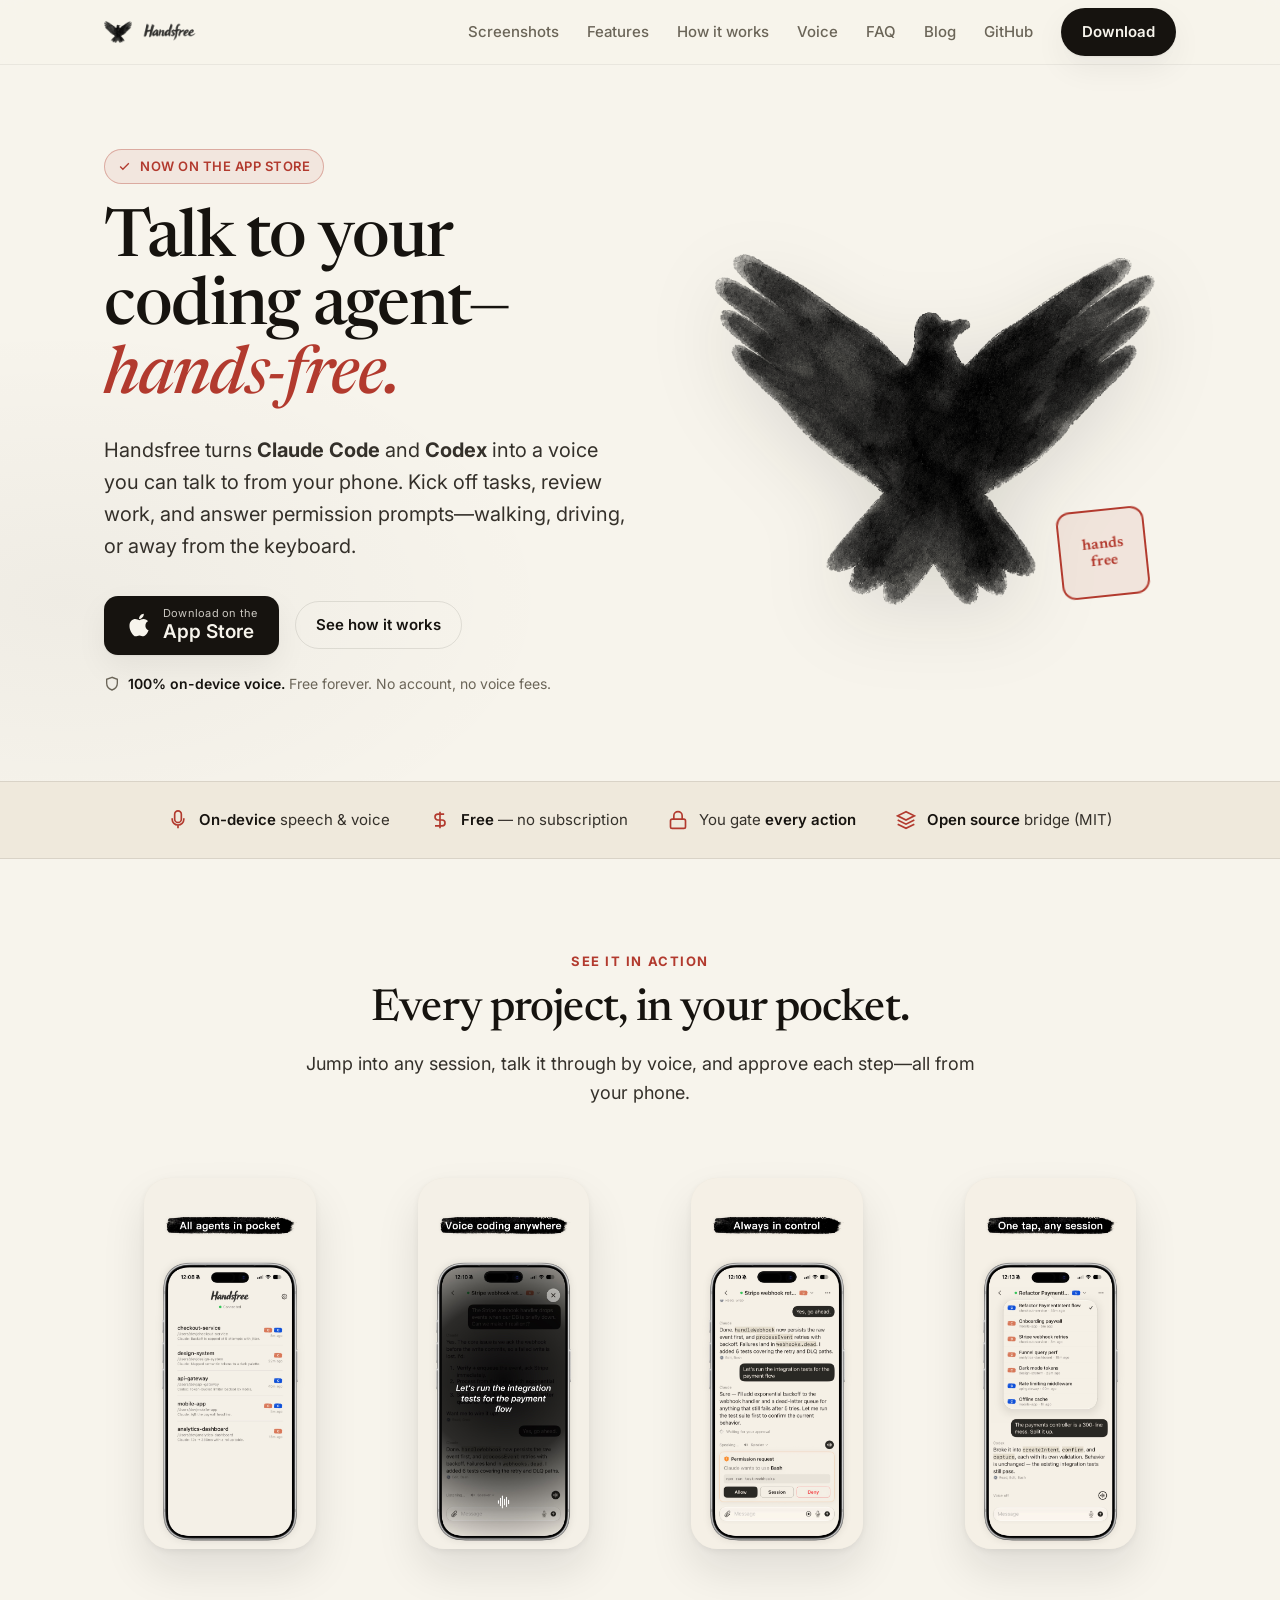
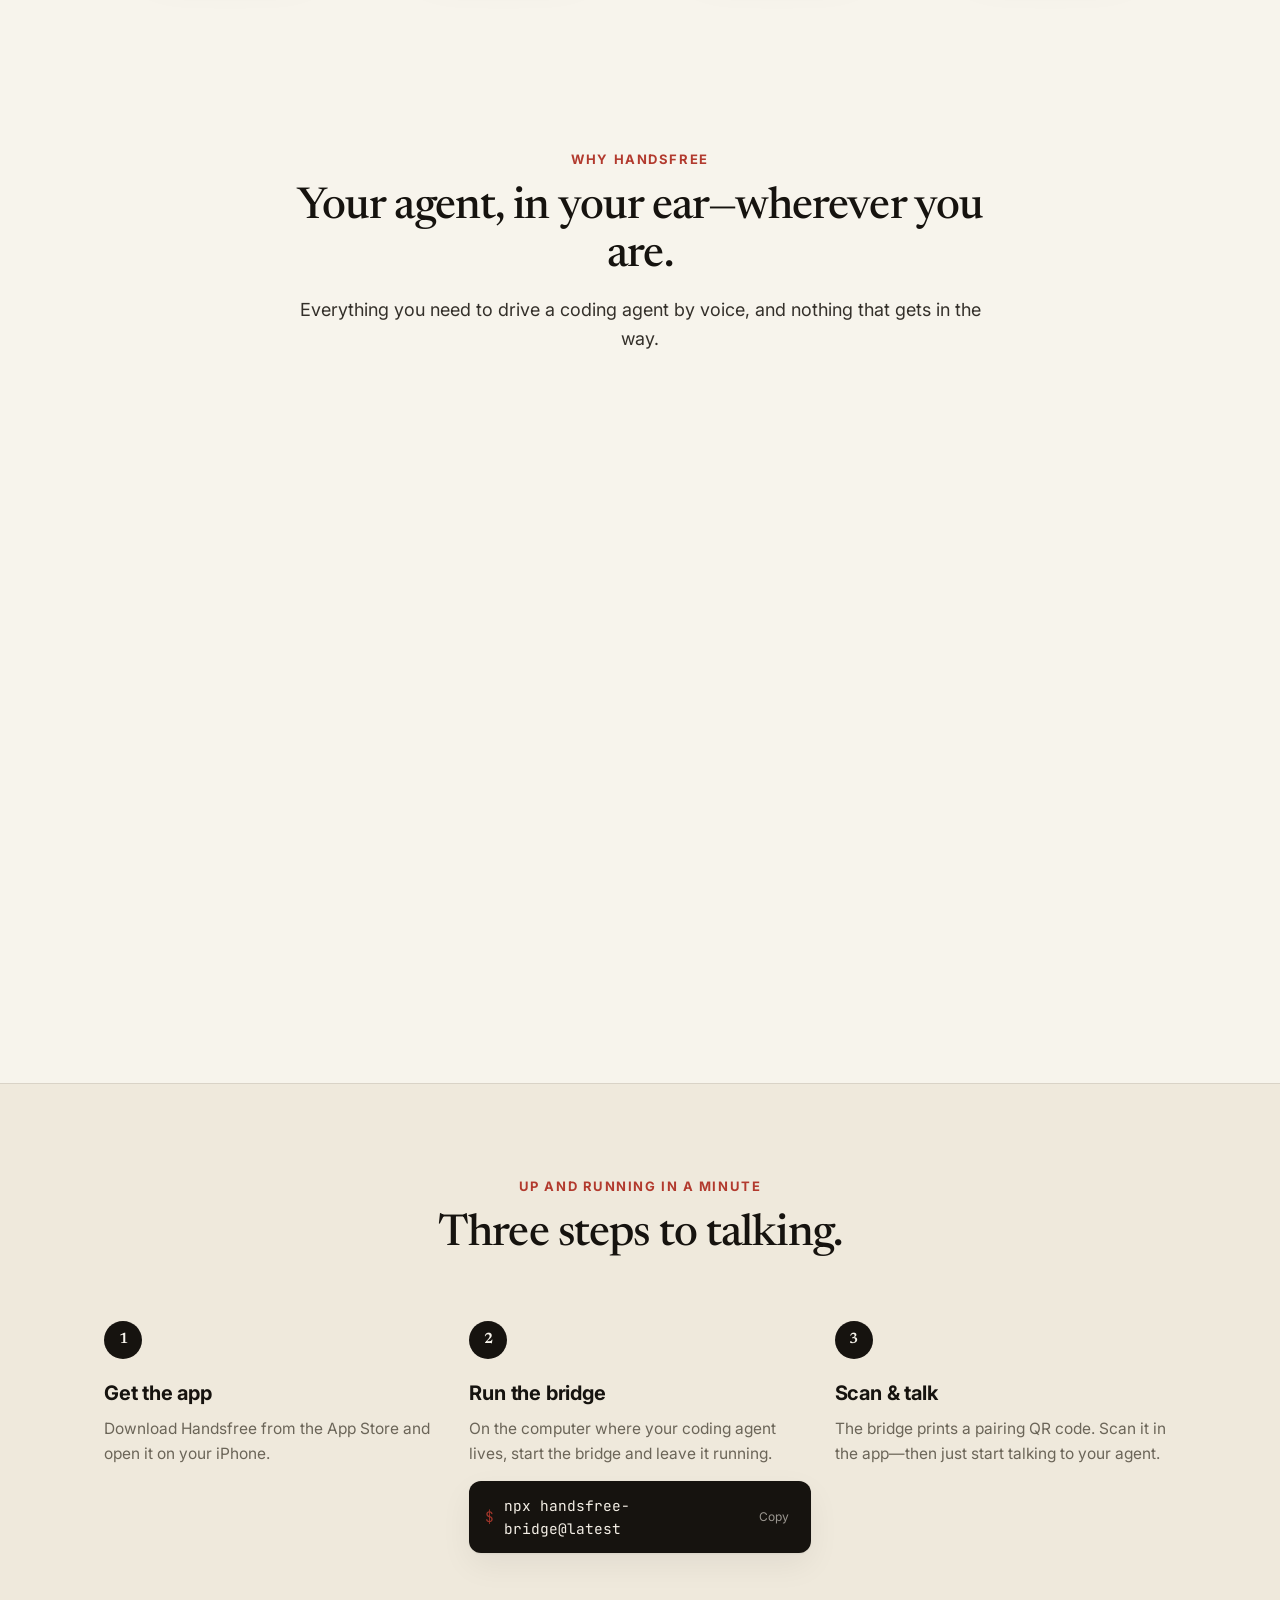
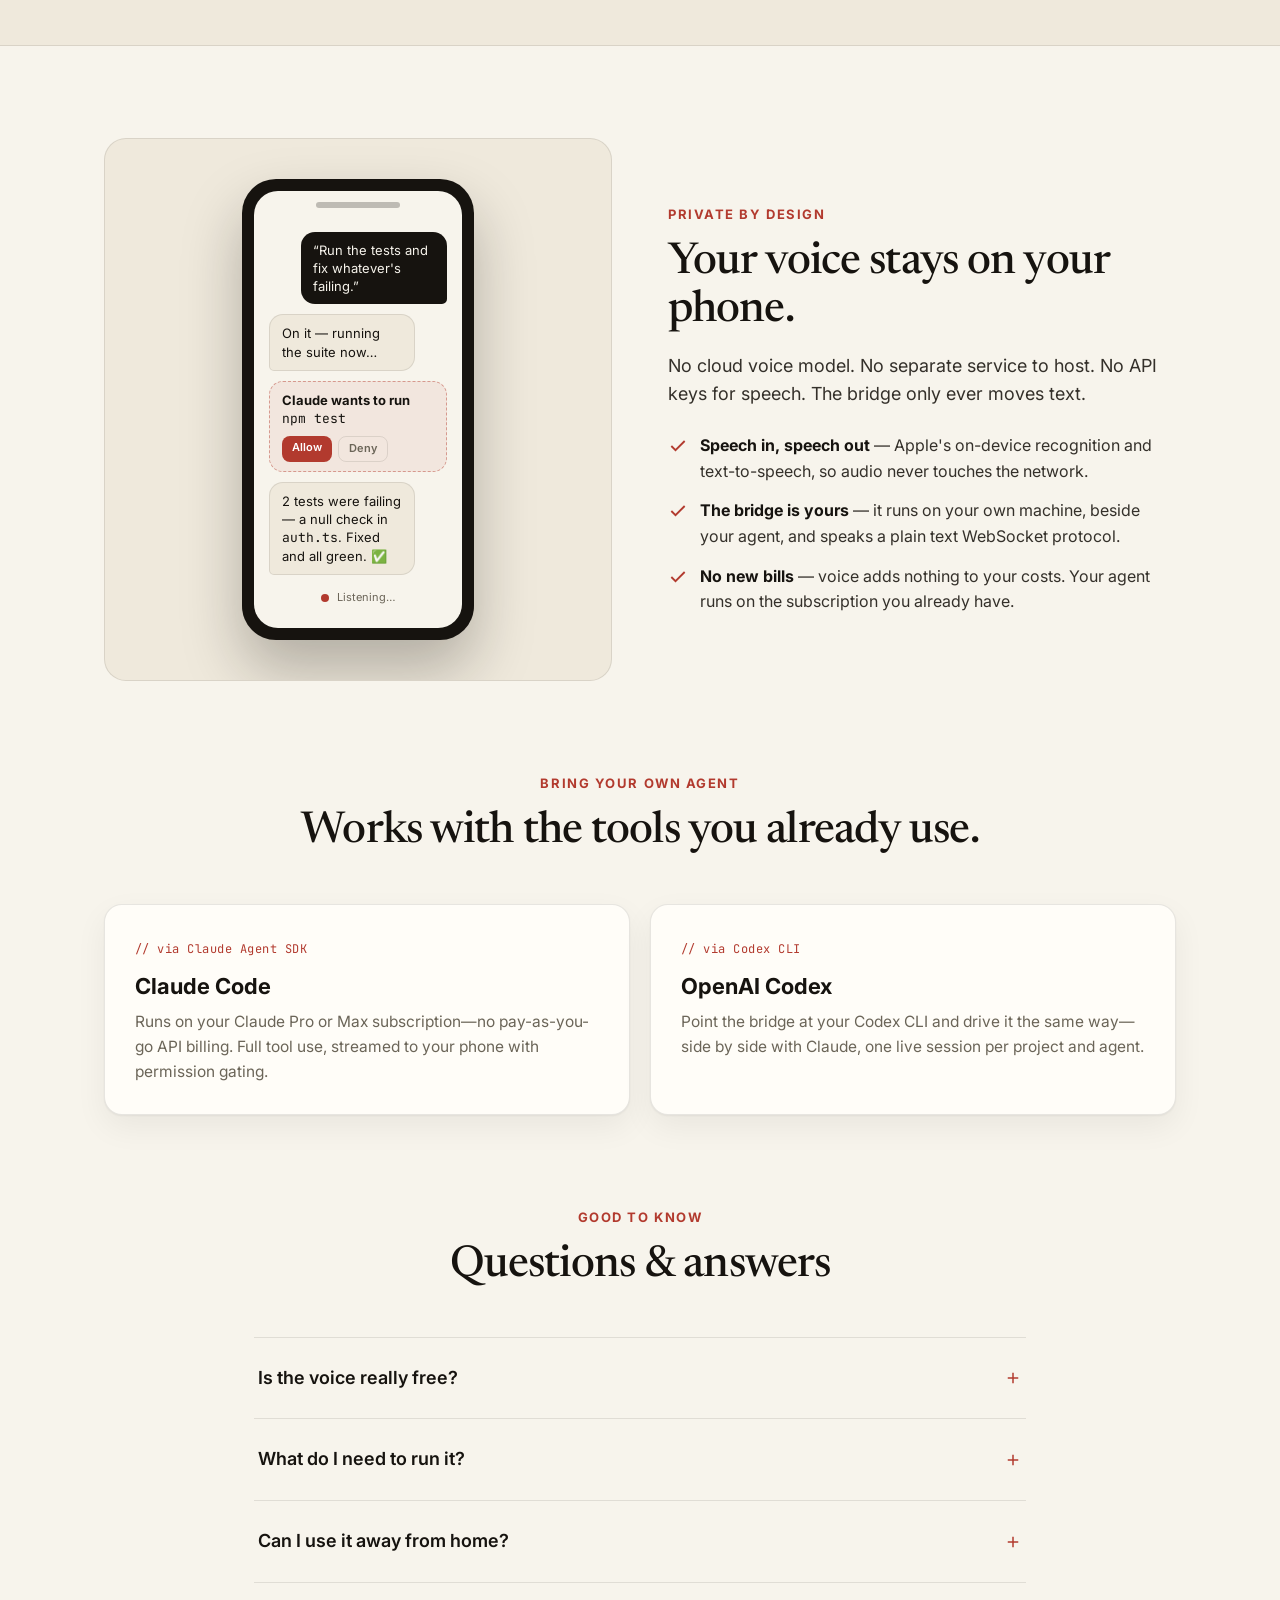
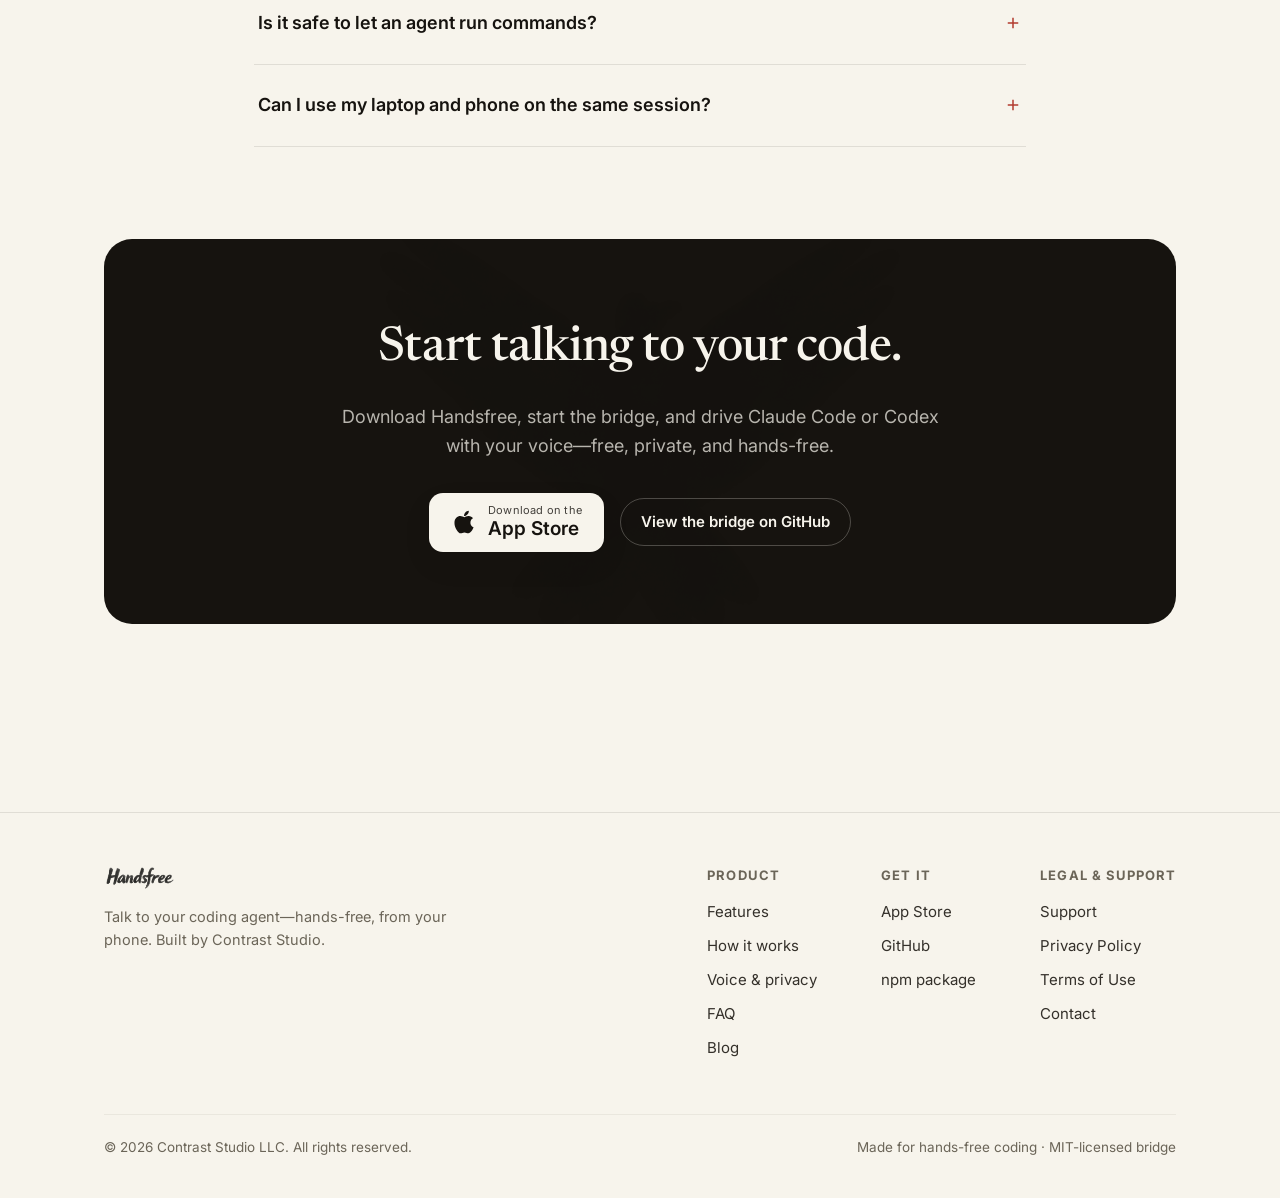
==== commit 05260893: "blog: add engineering blog + Whisper hallucination war story New /blog section matching the site's s" ====
--- a/index.html
+++ b/index.html
@@ -41,6 +41,7 @@
         <a class="link" href="#how">How it works</a>
         <a class="link" href="#voice">Voice</a>
         <a class="link" href="#faq">FAQ</a>
+        <a class="link" href="blog/index.html">Blog</a>
         <a class="link" href="https://github.com/devtheicetea/handsfree" target="_blank" rel="noopener">GitHub</a>
         <a class="btn btn-primary" href="#download">Download</a>
       </nav>
@@ -334,6 +335,7 @@
             <a href="#how">How it works</a>
             <a href="#voice">Voice &amp; privacy</a>
             <a href="#faq">FAQ</a>
+            <a href="blog/index.html">Blog</a>
           </div>
           <div class="foot-col">
             <h4>Get it</h4>
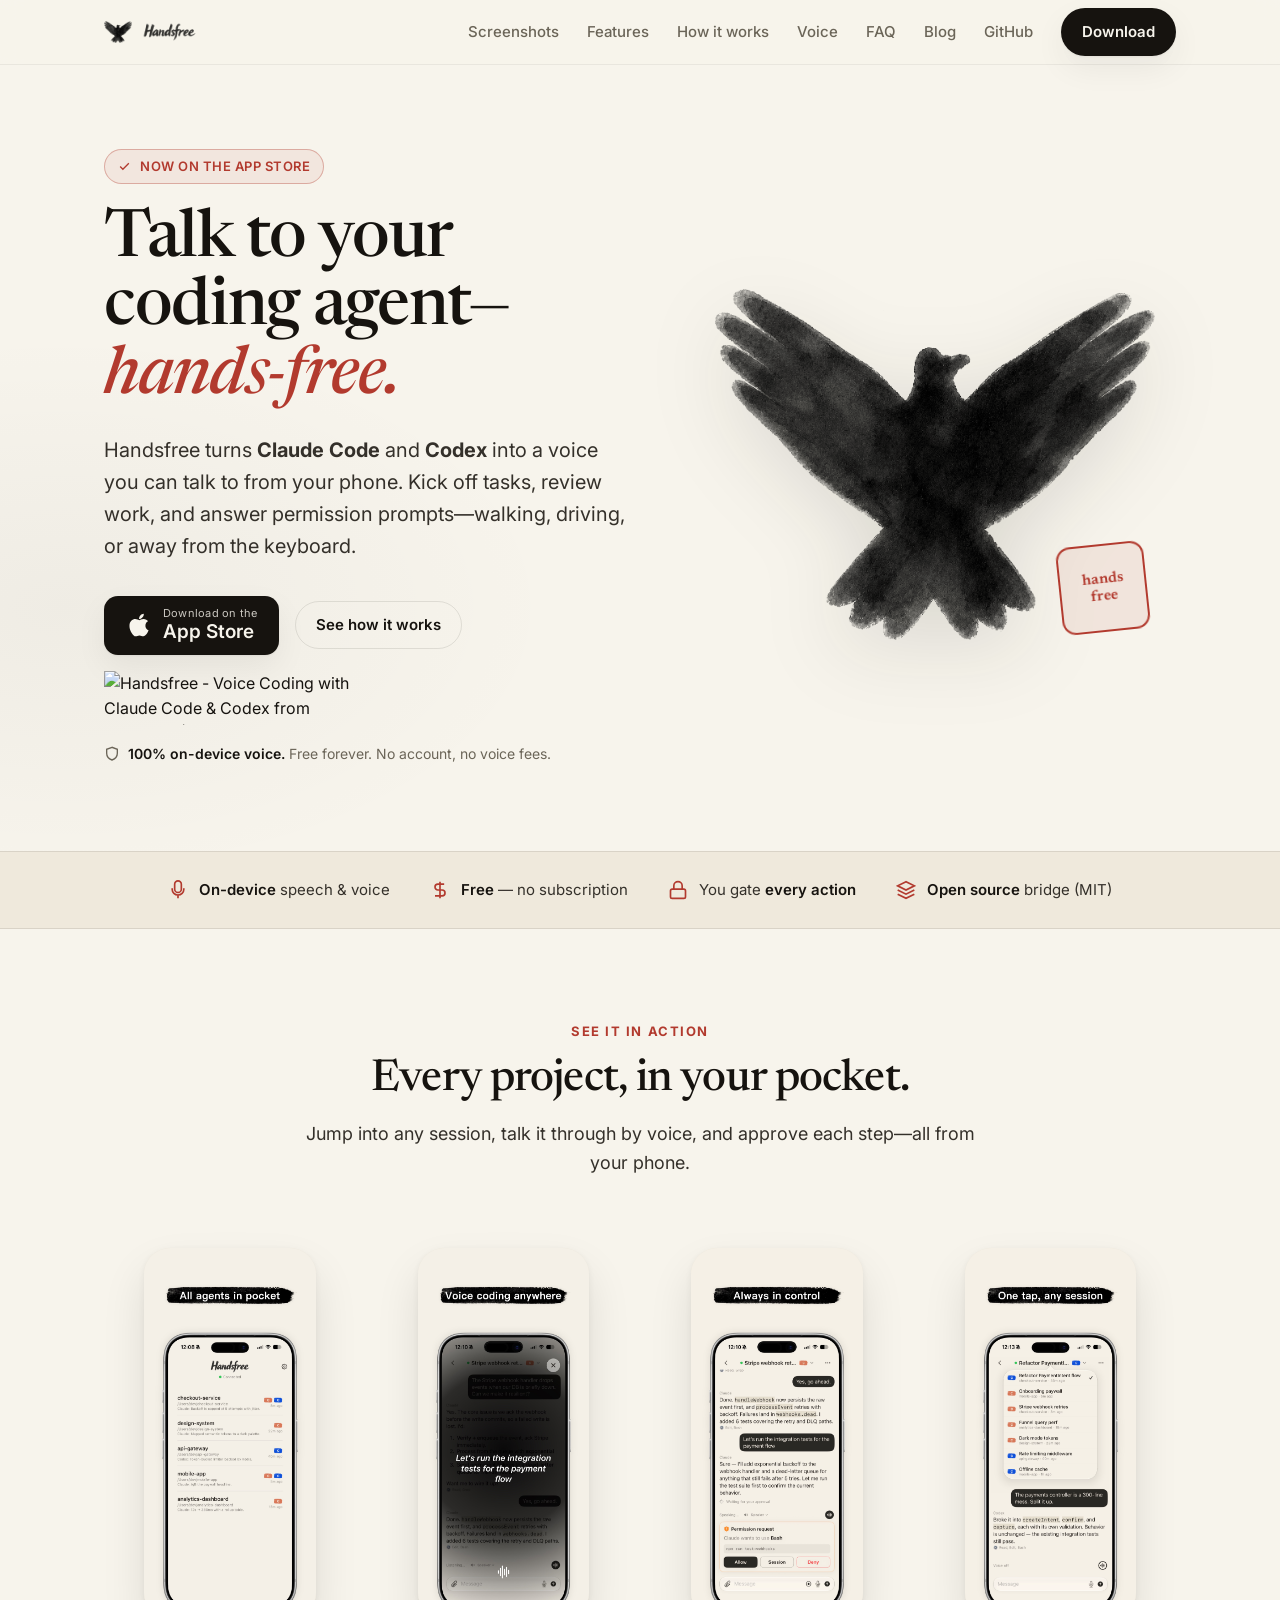
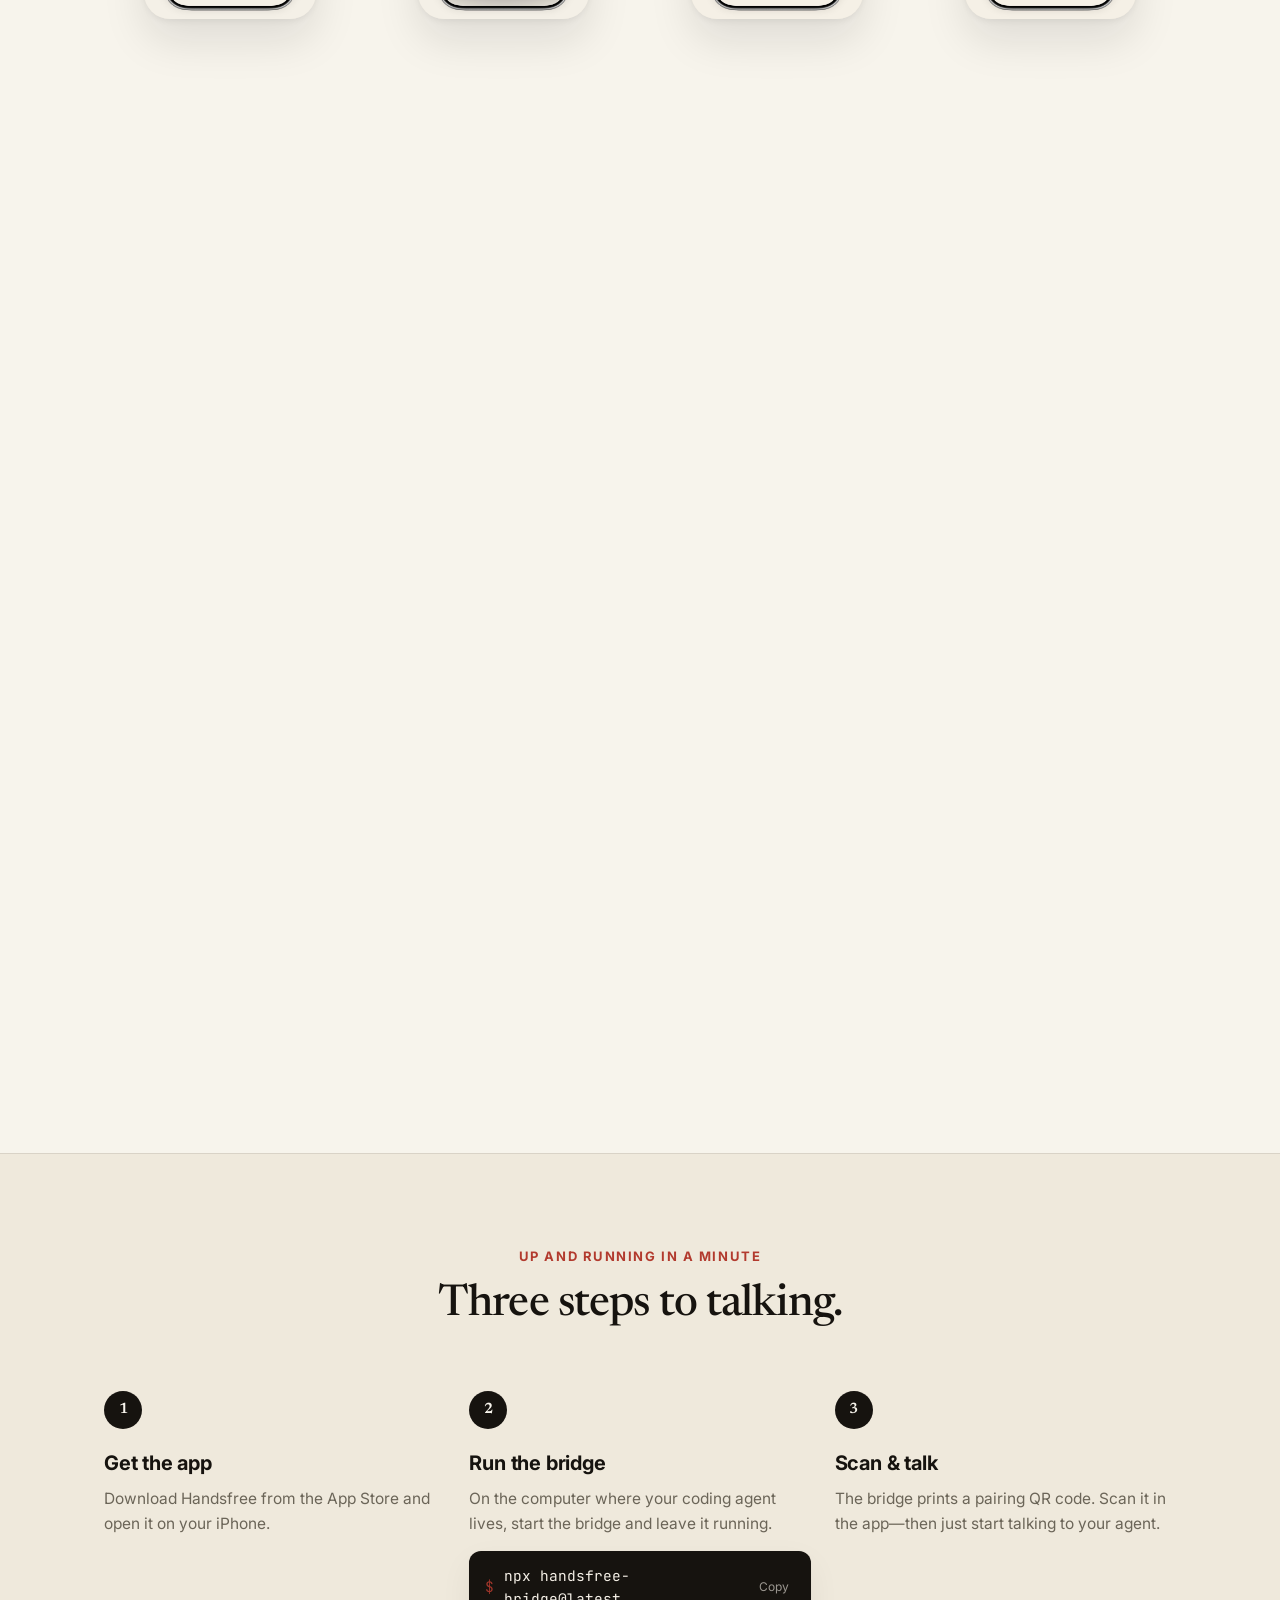
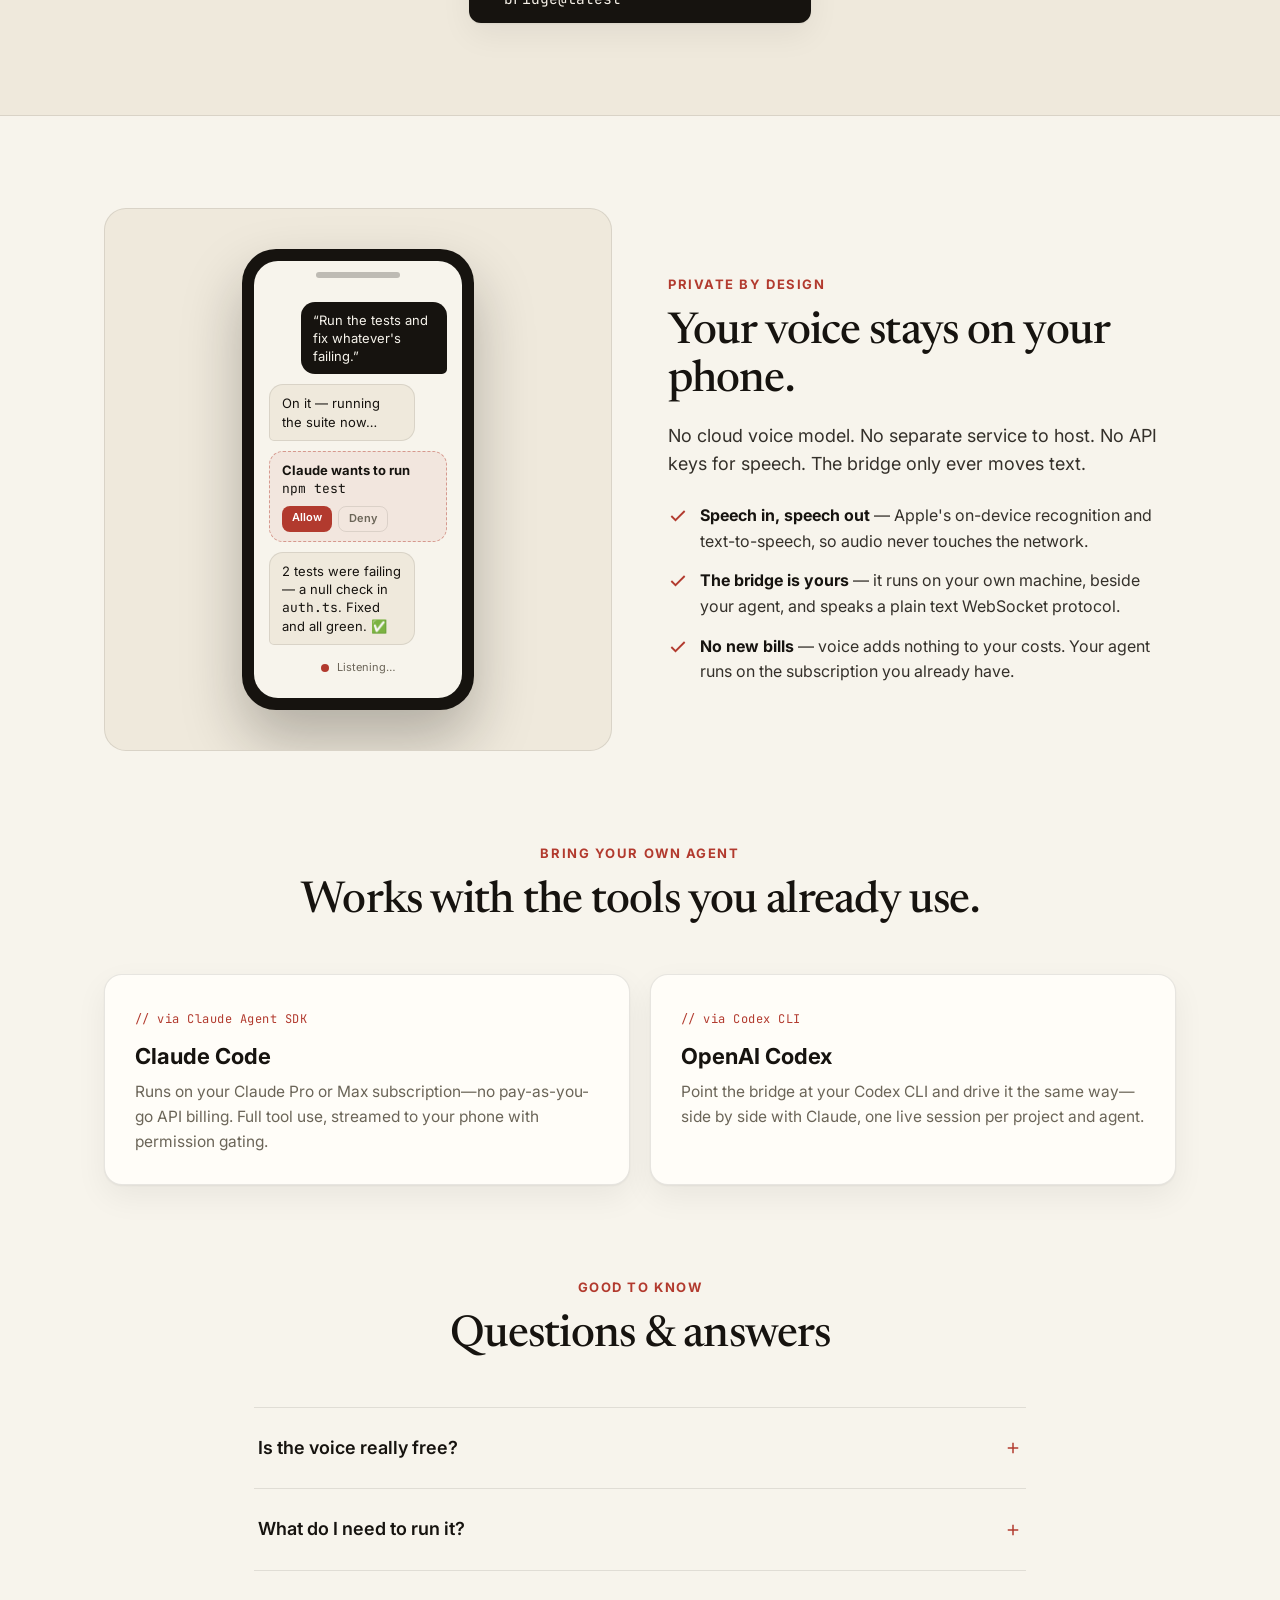
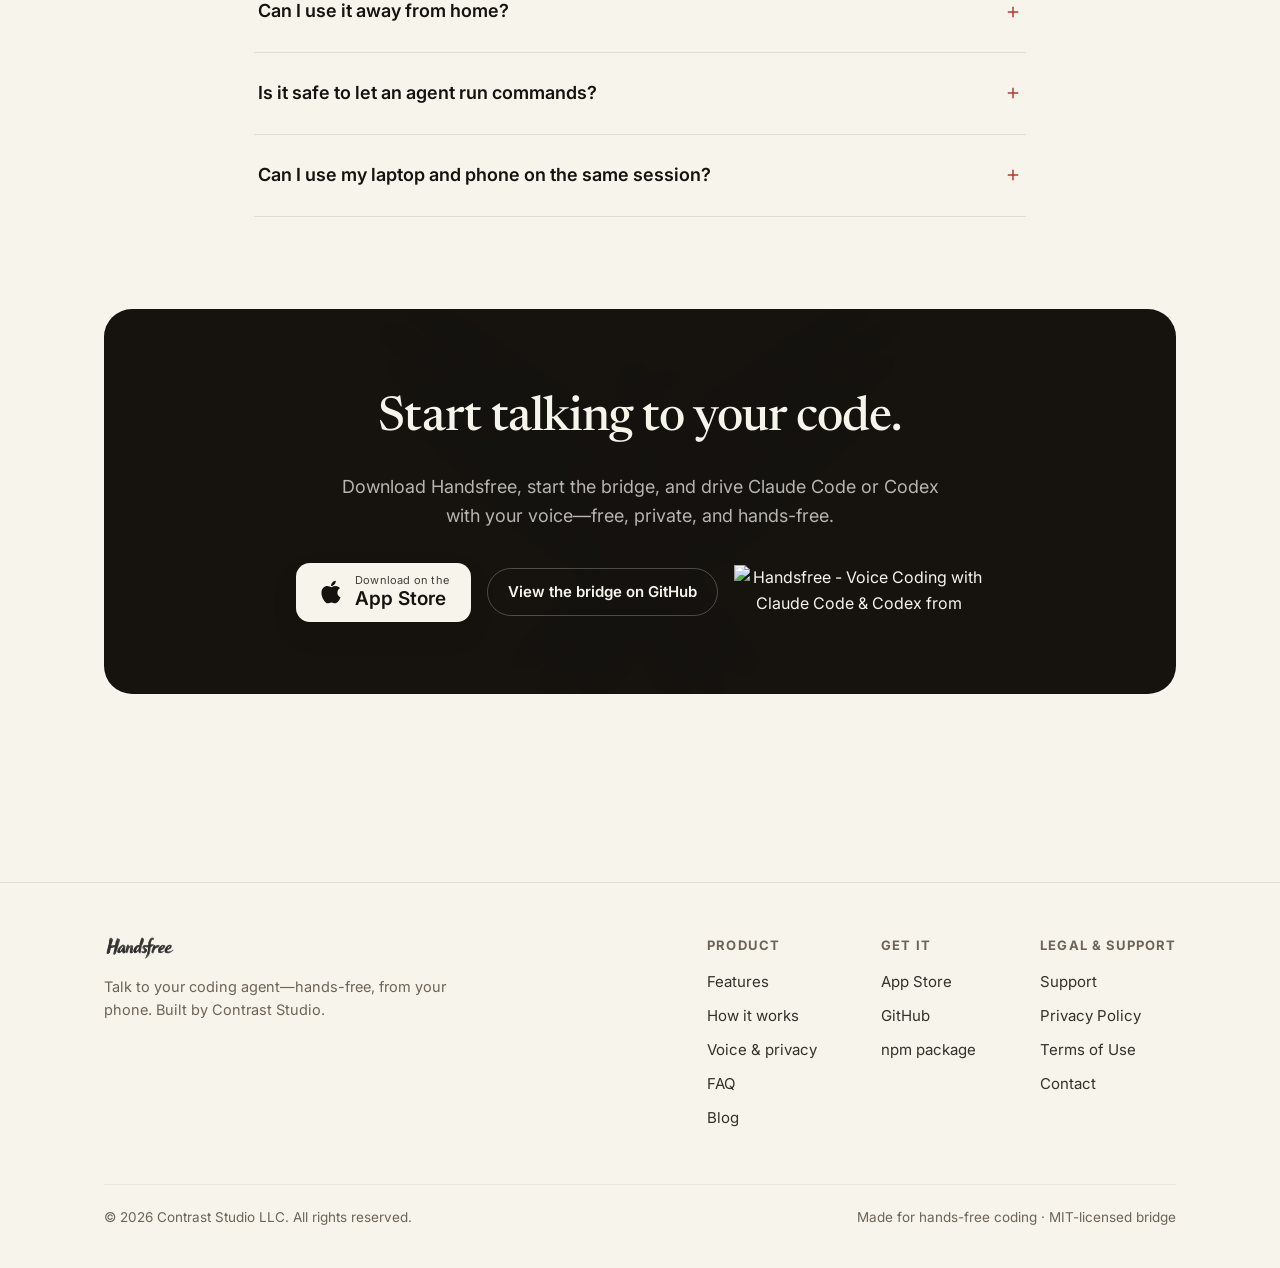
==== commit b9b880f7: "site: Product Hunt featured badge in hero + final CTA (theme-aware light/dark)" ====
--- a/index.html
+++ b/index.html
@@ -70,6 +70,12 @@
             <span class="stack"><span class="small">Download on the</span><span class="big">App Store</span></span>
           </a>
           <a class="btn btn-ghost" href="#how">See how it works</a>
+          <a href="https://www.producthunt.com/products/handsfree?embed=true&amp;utm_source=badge-featured&amp;utm_medium=badge&amp;utm_campaign=badge-handsfree" target="_blank" rel="noopener noreferrer">
+            <picture>
+              <source media="(prefers-color-scheme: dark)" srcset="https://api.producthunt.com/widgets/embed-image/v1/featured.svg?post_id=1190832&amp;theme=dark&amp;t=1783535779747" />
+              <img alt="Handsfree - Voice Coding with Claude Code &amp; Codex from anywhere | Product Hunt" width="250" height="54" src="https://api.producthunt.com/widgets/embed-image/v1/featured.svg?post_id=1190832&amp;theme=light&amp;t=1783535779747" style="display:block" />
+            </picture>
+          </a>
         </div>
         <p class="hero-note">
           <svg width="16" height="16" viewBox="0 0 24 24" fill="none" stroke="currentColor" stroke-width="2"><path d="M12 2 4 5v6c0 5 3.4 8.5 8 10 4.6-1.5 8-5 8-10V5z"/></svg>
@@ -315,6 +321,12 @@
             <span class="stack"><span class="small">Download on the</span><span class="big">App Store</span></span>
           </a>
           <a class="btn btn-ghost" href="https://github.com/devtheicetea/handsfree" target="_blank" rel="noopener">View the bridge on GitHub</a>
+          <a href="https://www.producthunt.com/products/handsfree?embed=true&amp;utm_source=badge-featured&amp;utm_medium=badge&amp;utm_campaign=badge-handsfree" target="_blank" rel="noopener noreferrer">
+            <picture>
+              <source media="(prefers-color-scheme: dark)" srcset="https://api.producthunt.com/widgets/embed-image/v1/featured.svg?post_id=1190832&amp;theme=dark&amp;t=1783535779747" />
+              <img alt="Handsfree - Voice Coding with Claude Code &amp; Codex from anywhere | Product Hunt" width="250" height="54" src="https://api.producthunt.com/widgets/embed-image/v1/featured.svg?post_id=1190832&amp;theme=light&amp;t=1783535779747" style="display:block" />
+            </picture>
+          </a>
         </div>
       </div>
     </div>
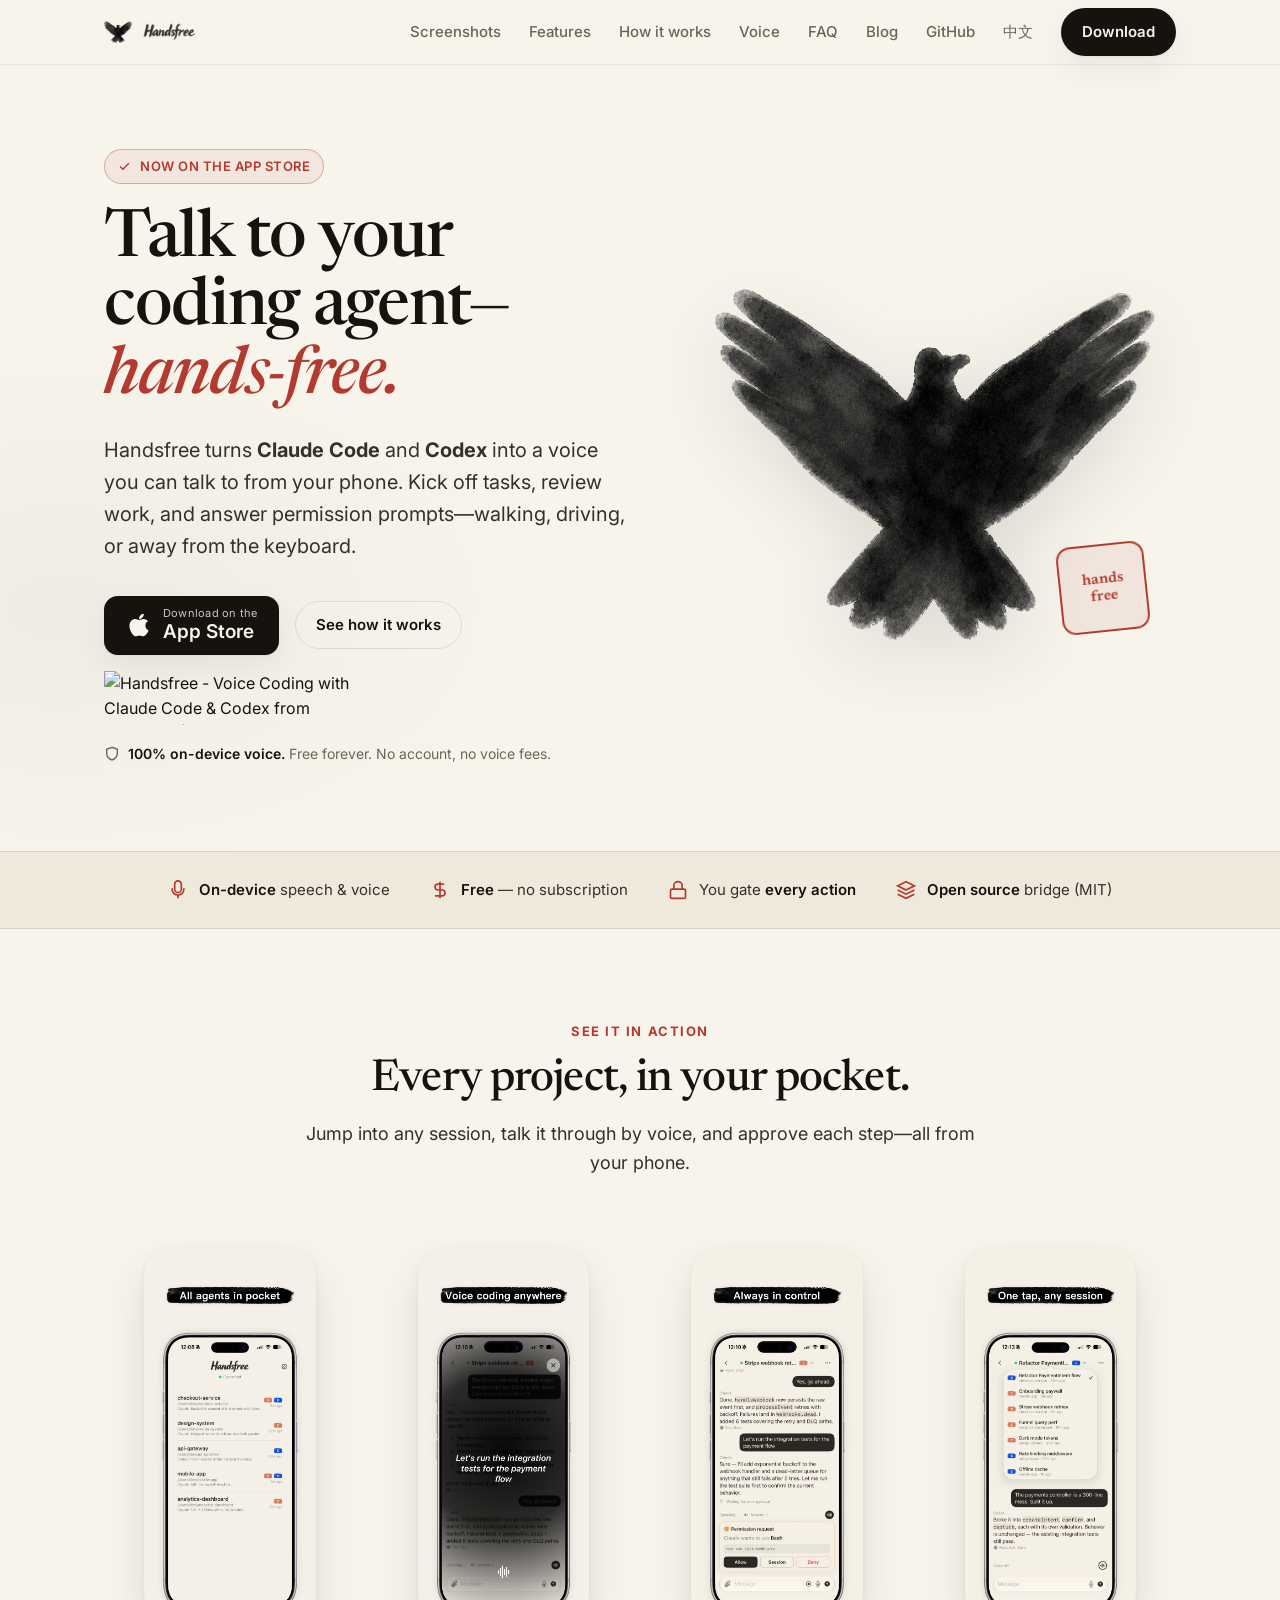
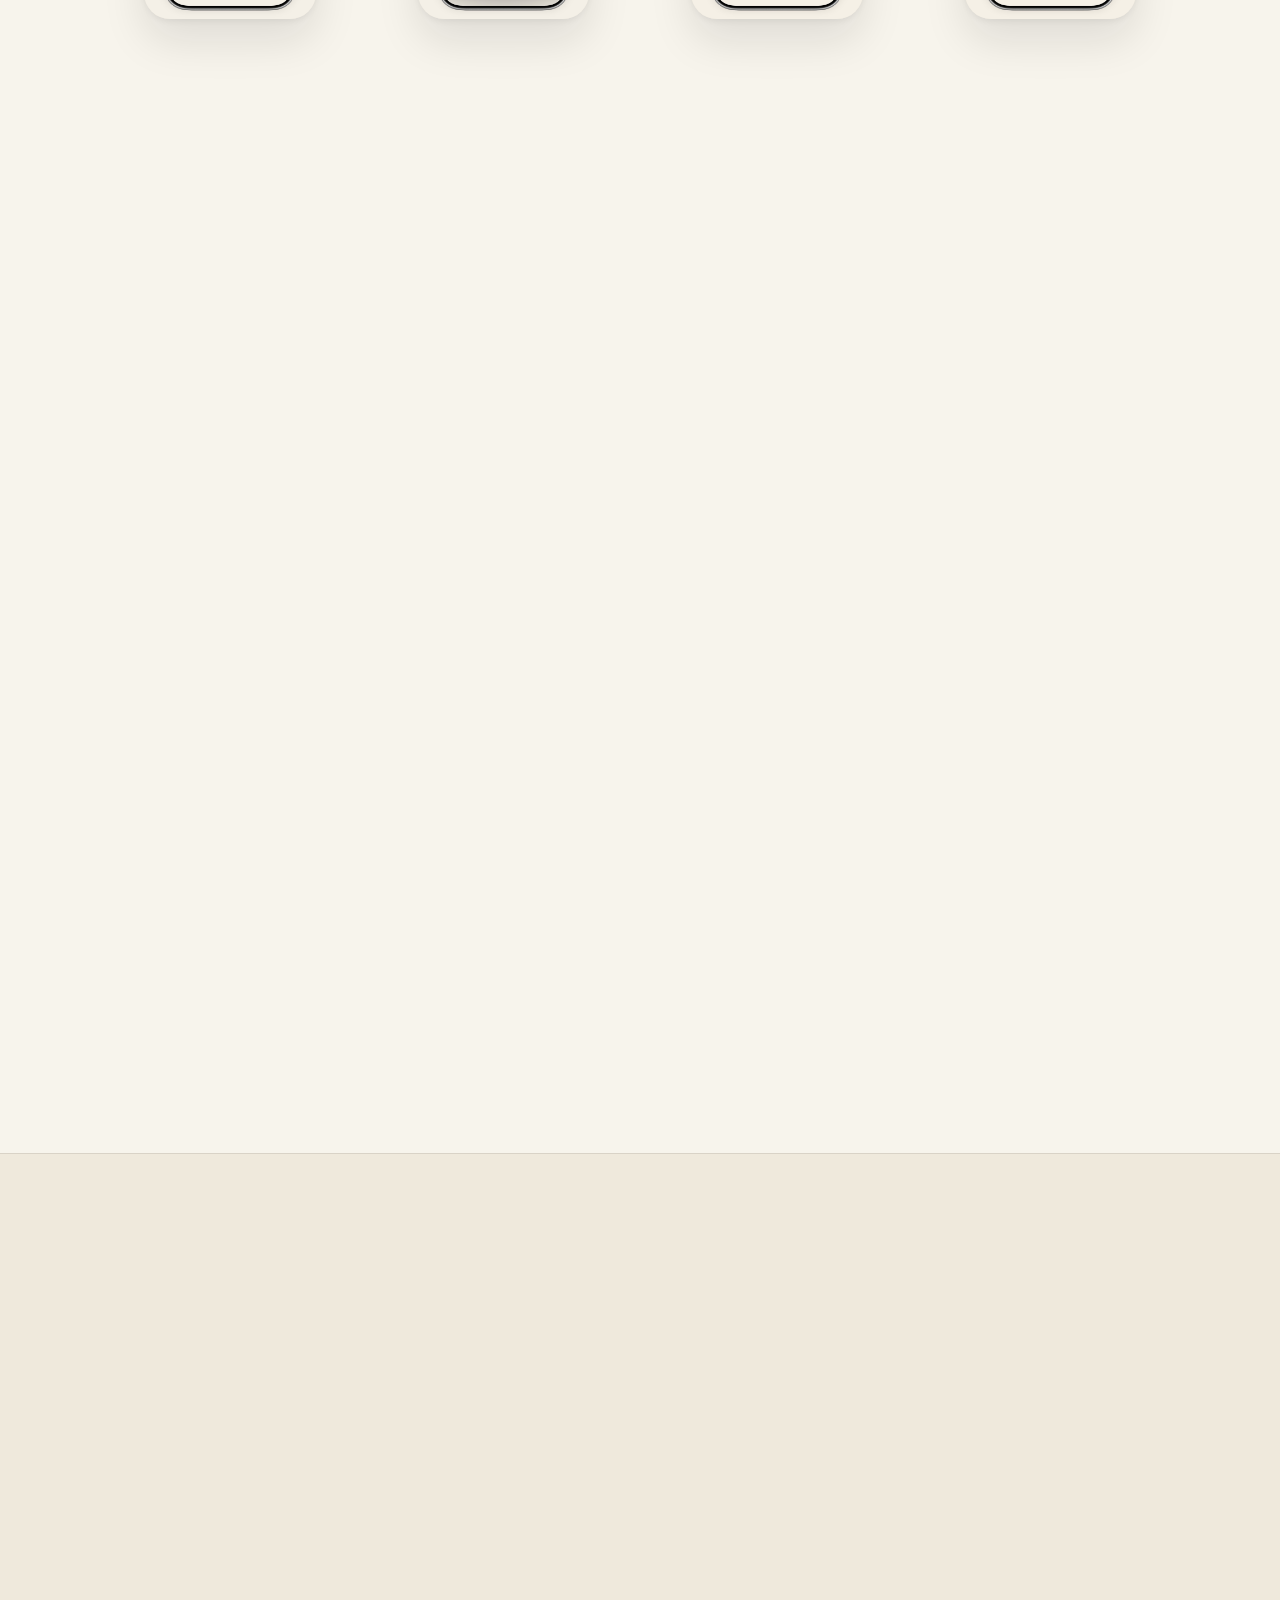
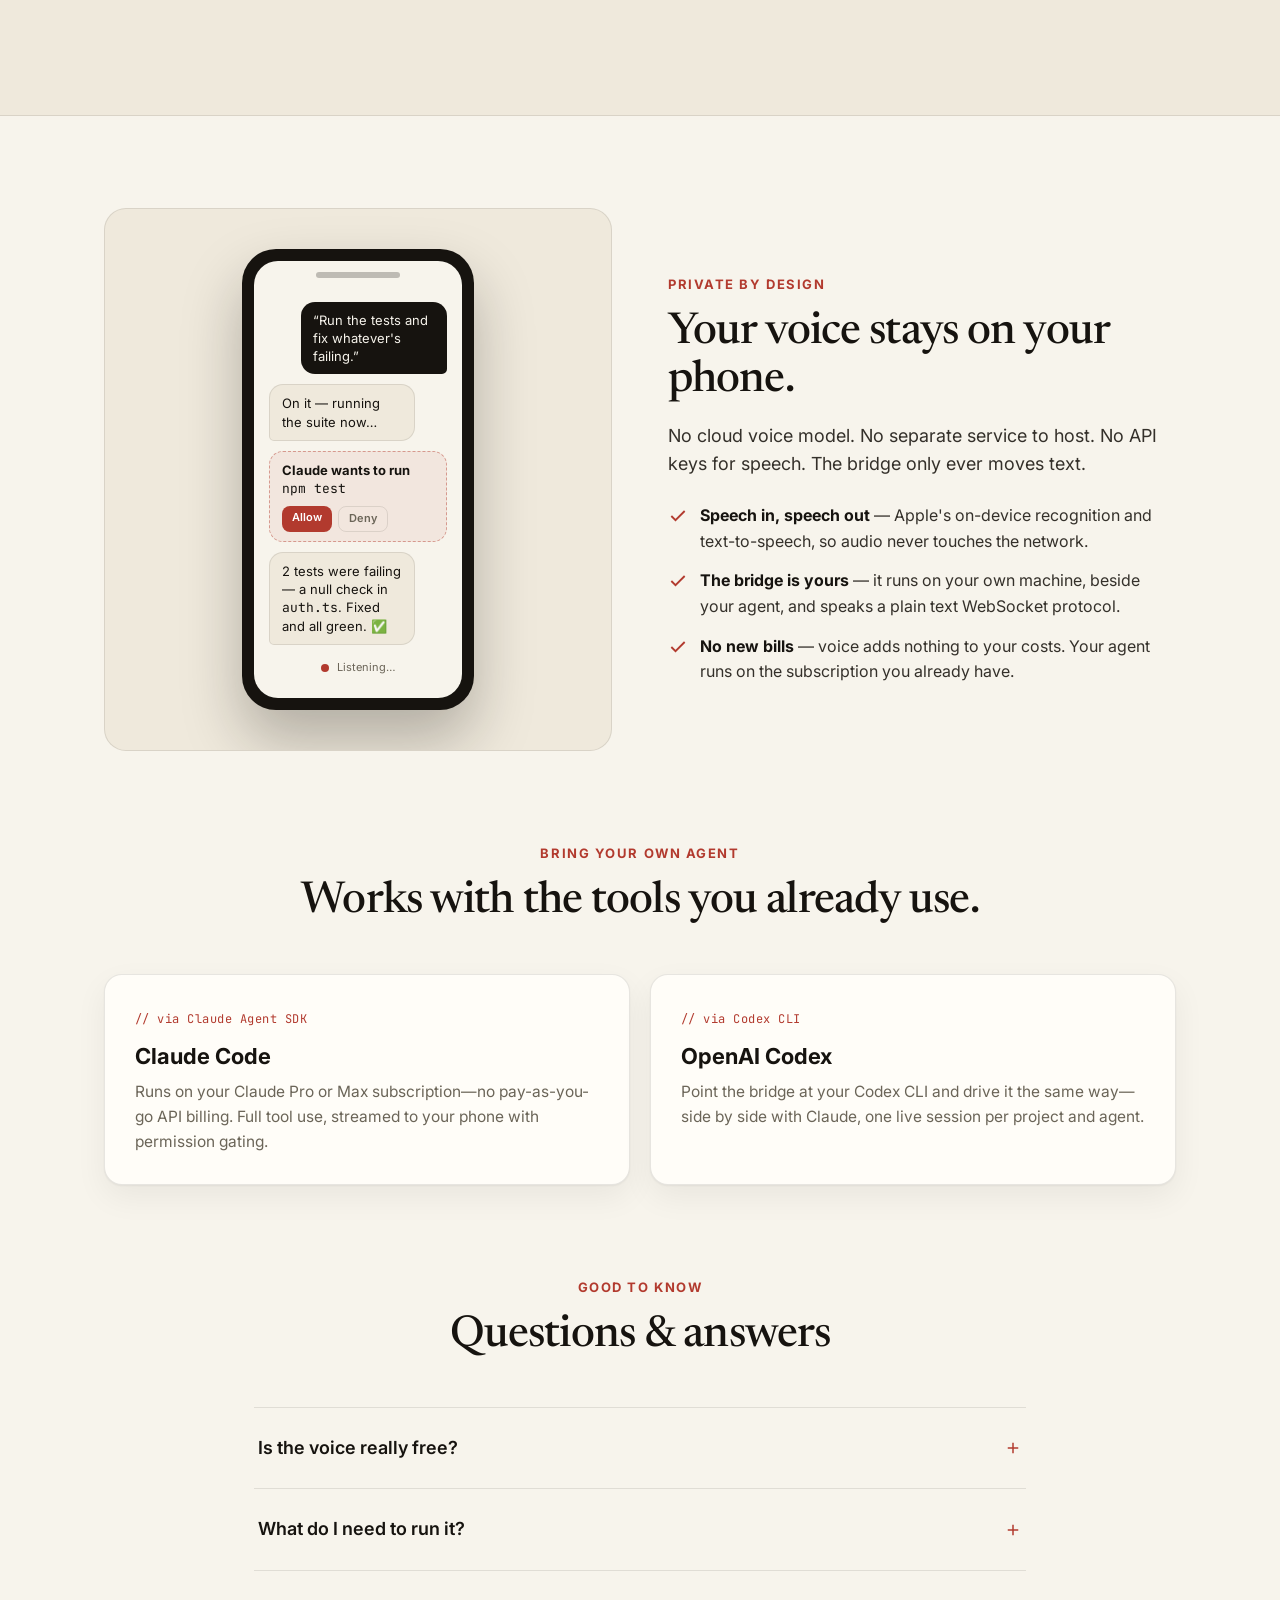
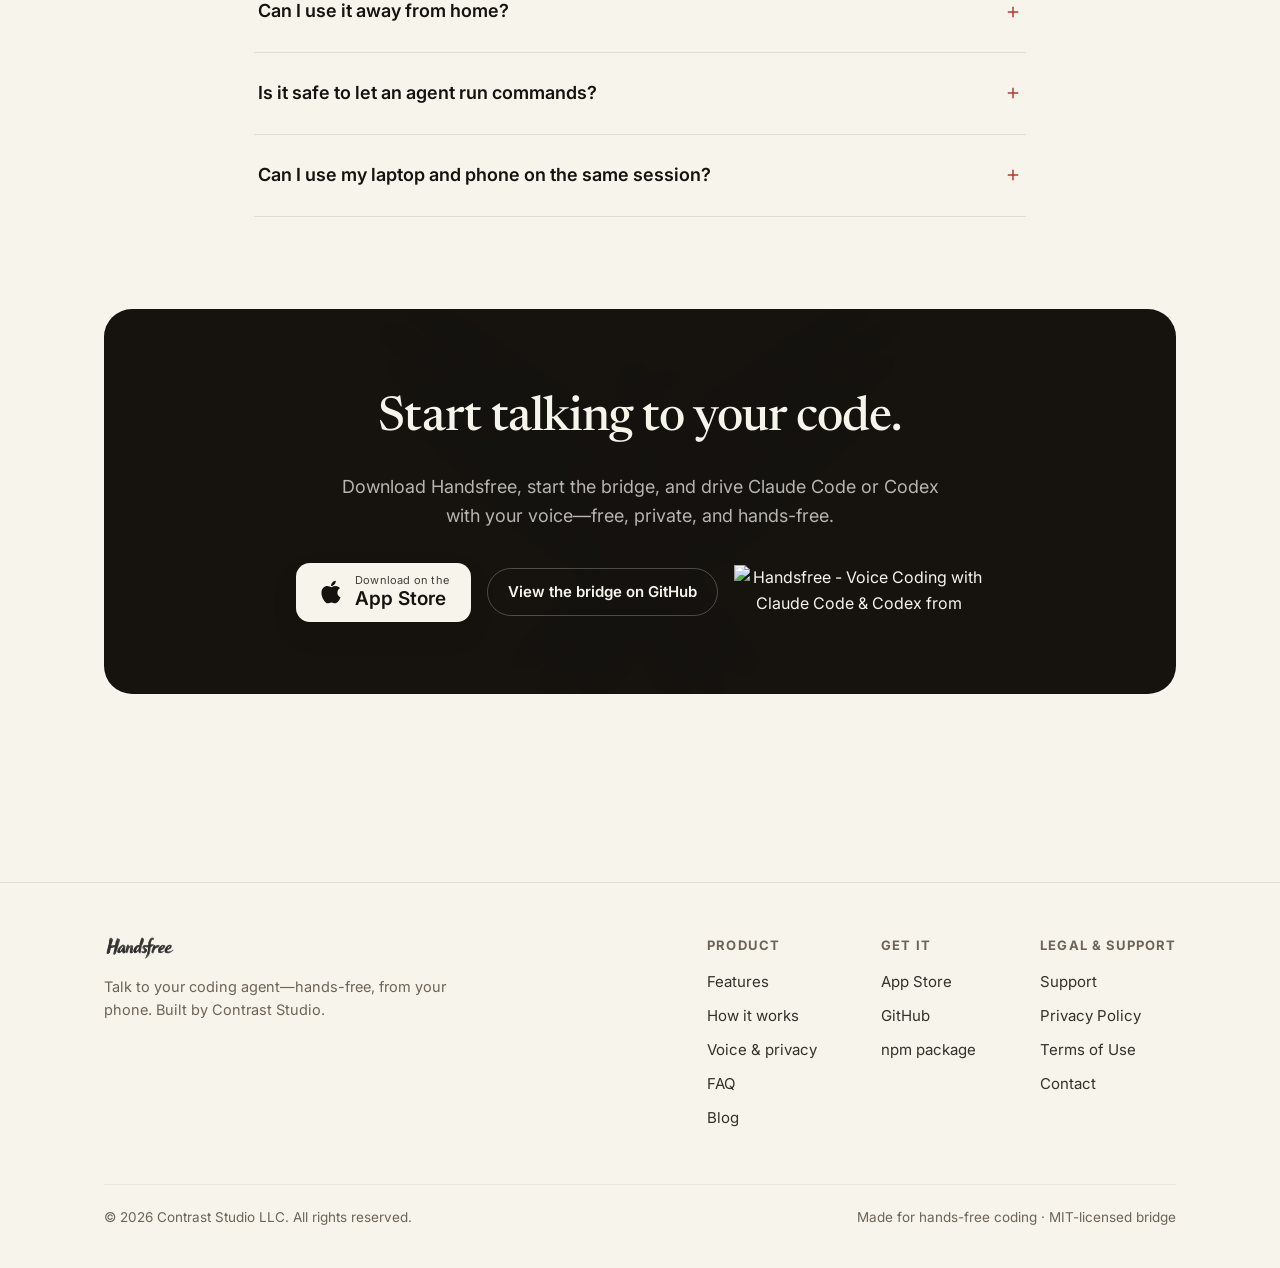
==== commit 27faf836: "site: add Chinese (zh-Hans) version + language switcher Full Chinese translation of the landing page" ====
--- a/index.html
+++ b/index.html
@@ -7,6 +7,9 @@
   <meta name="description" content="Handsfree turns Claude Code and Codex into a voice you talk to from your phone. 100% on-device speech, completely free, anywhere you are." />
 
   <link rel="canonical" href="https://handsfree.contraststudio.app/" />
+  <link rel="alternate" hreflang="en" href="https://handsfree.contraststudio.app/" />
+  <link rel="alternate" hreflang="zh-Hans" href="https://handsfree.contraststudio.app/zh/" />
+  <link rel="alternate" hreflang="x-default" href="https://handsfree.contraststudio.app/" />
 
   <!-- Open Graph / social -->
   <meta property="og:type" content="website" />
@@ -43,6 +46,7 @@
         <a class="link" href="#faq">FAQ</a>
         <a class="link" href="blog/index.html">Blog</a>
         <a class="link" href="https://github.com/devtheicetea/handsfree" target="_blank" rel="noopener">GitHub</a>
+        <a class="link" href="zh/index.html">中文</a>
         <a class="btn btn-primary" href="#download">Download</a>
       </nav>
     </div>
